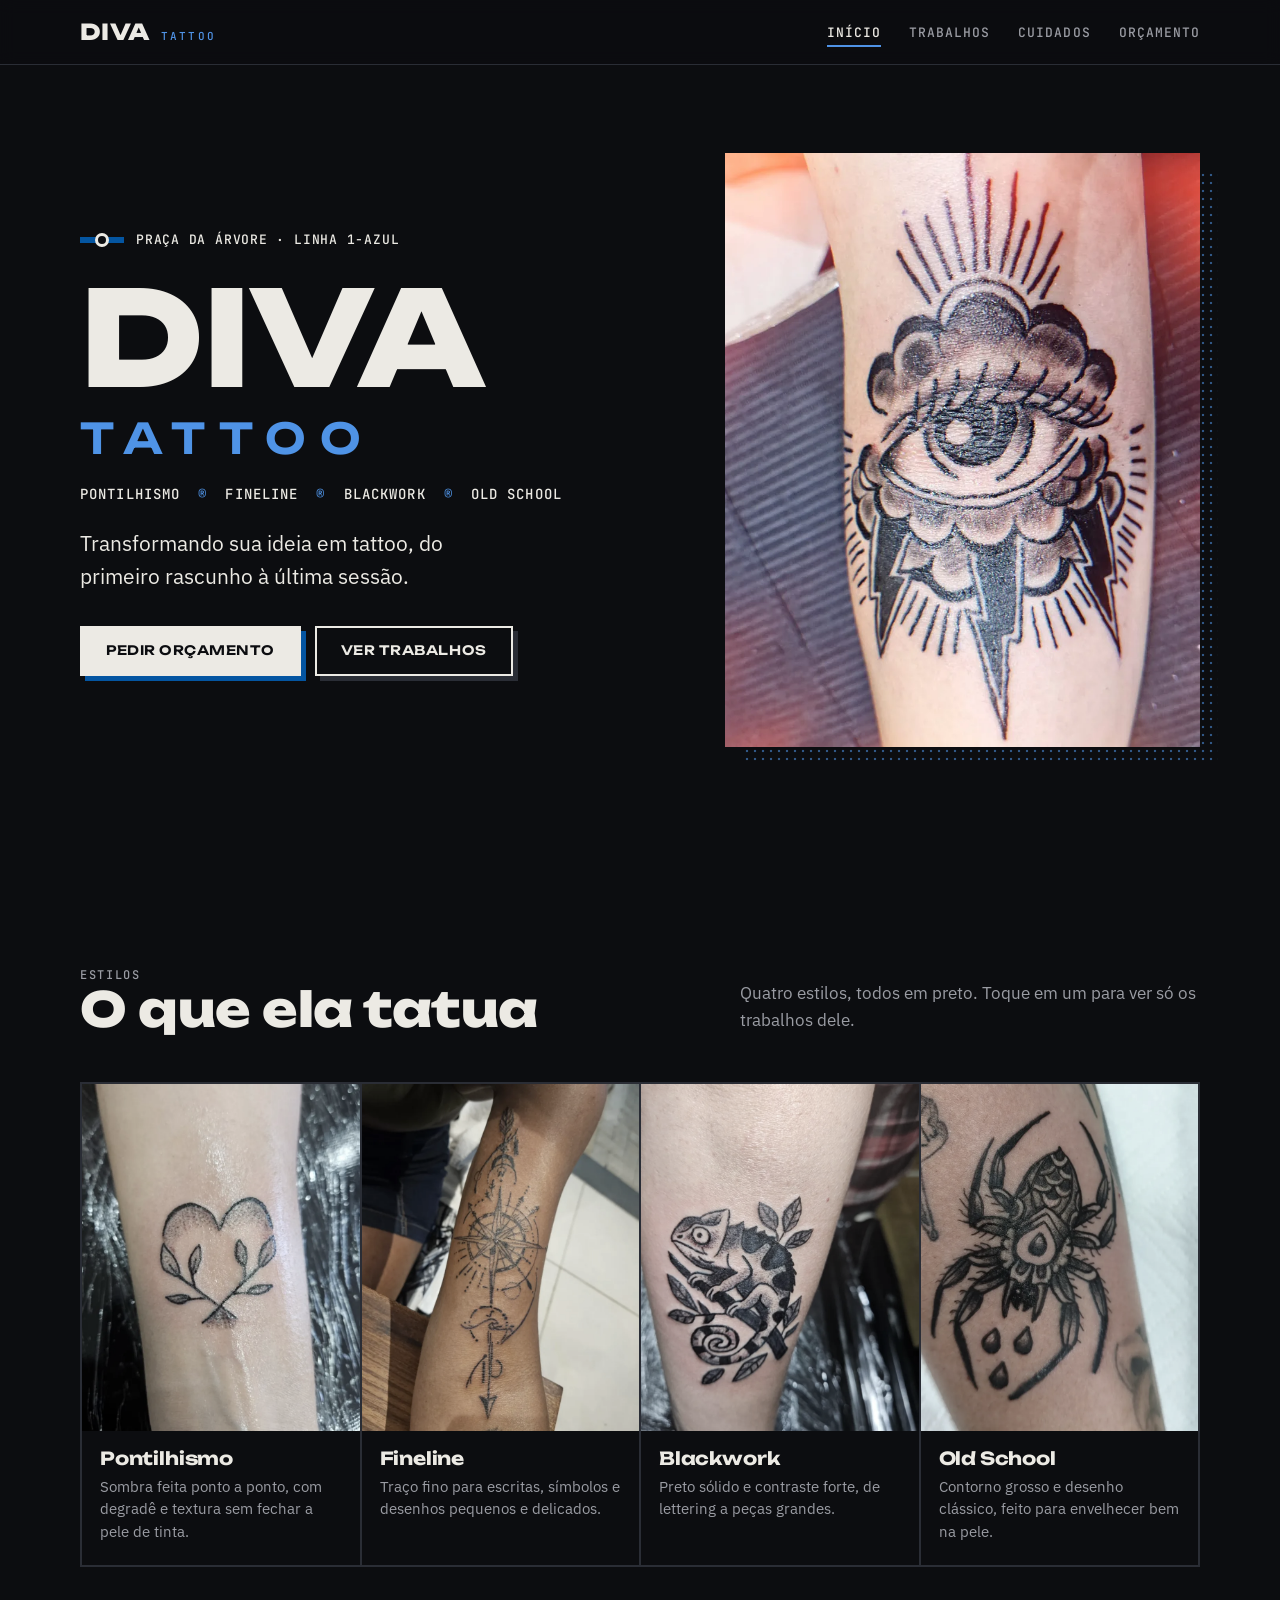
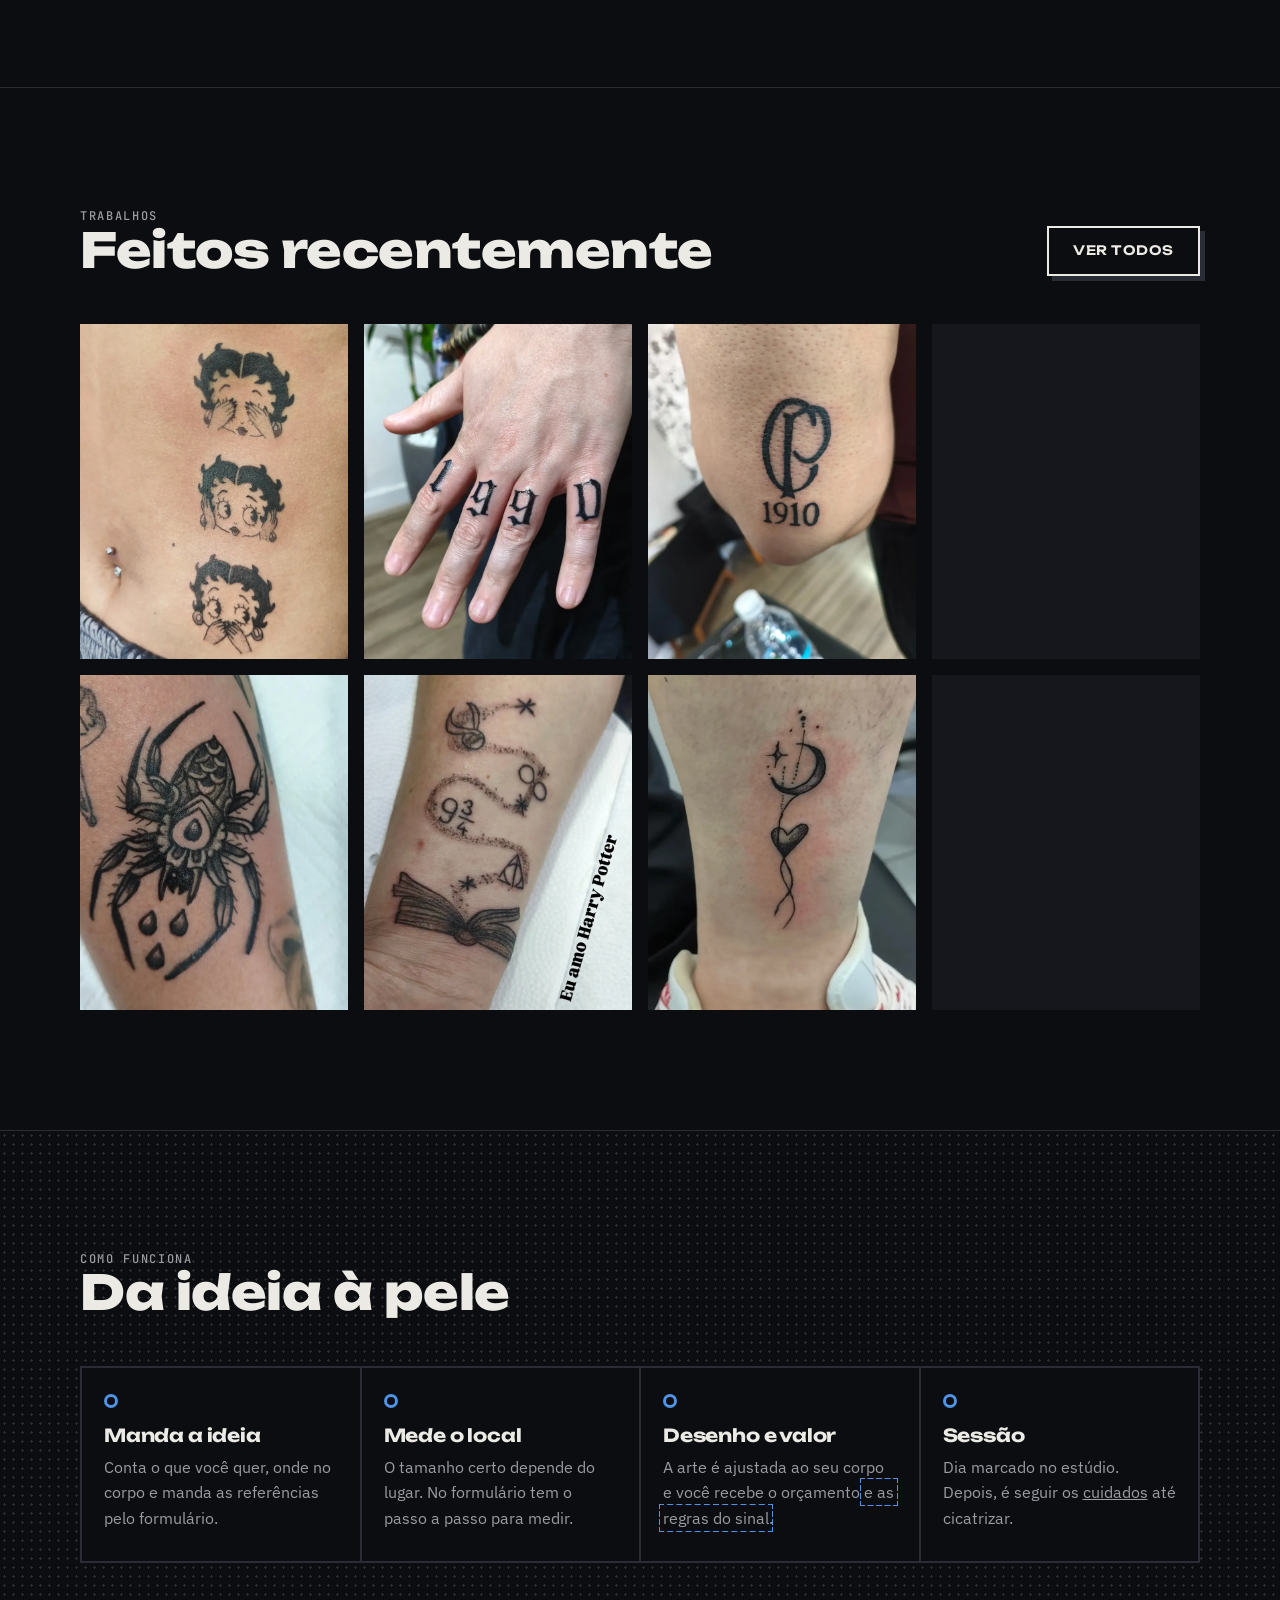
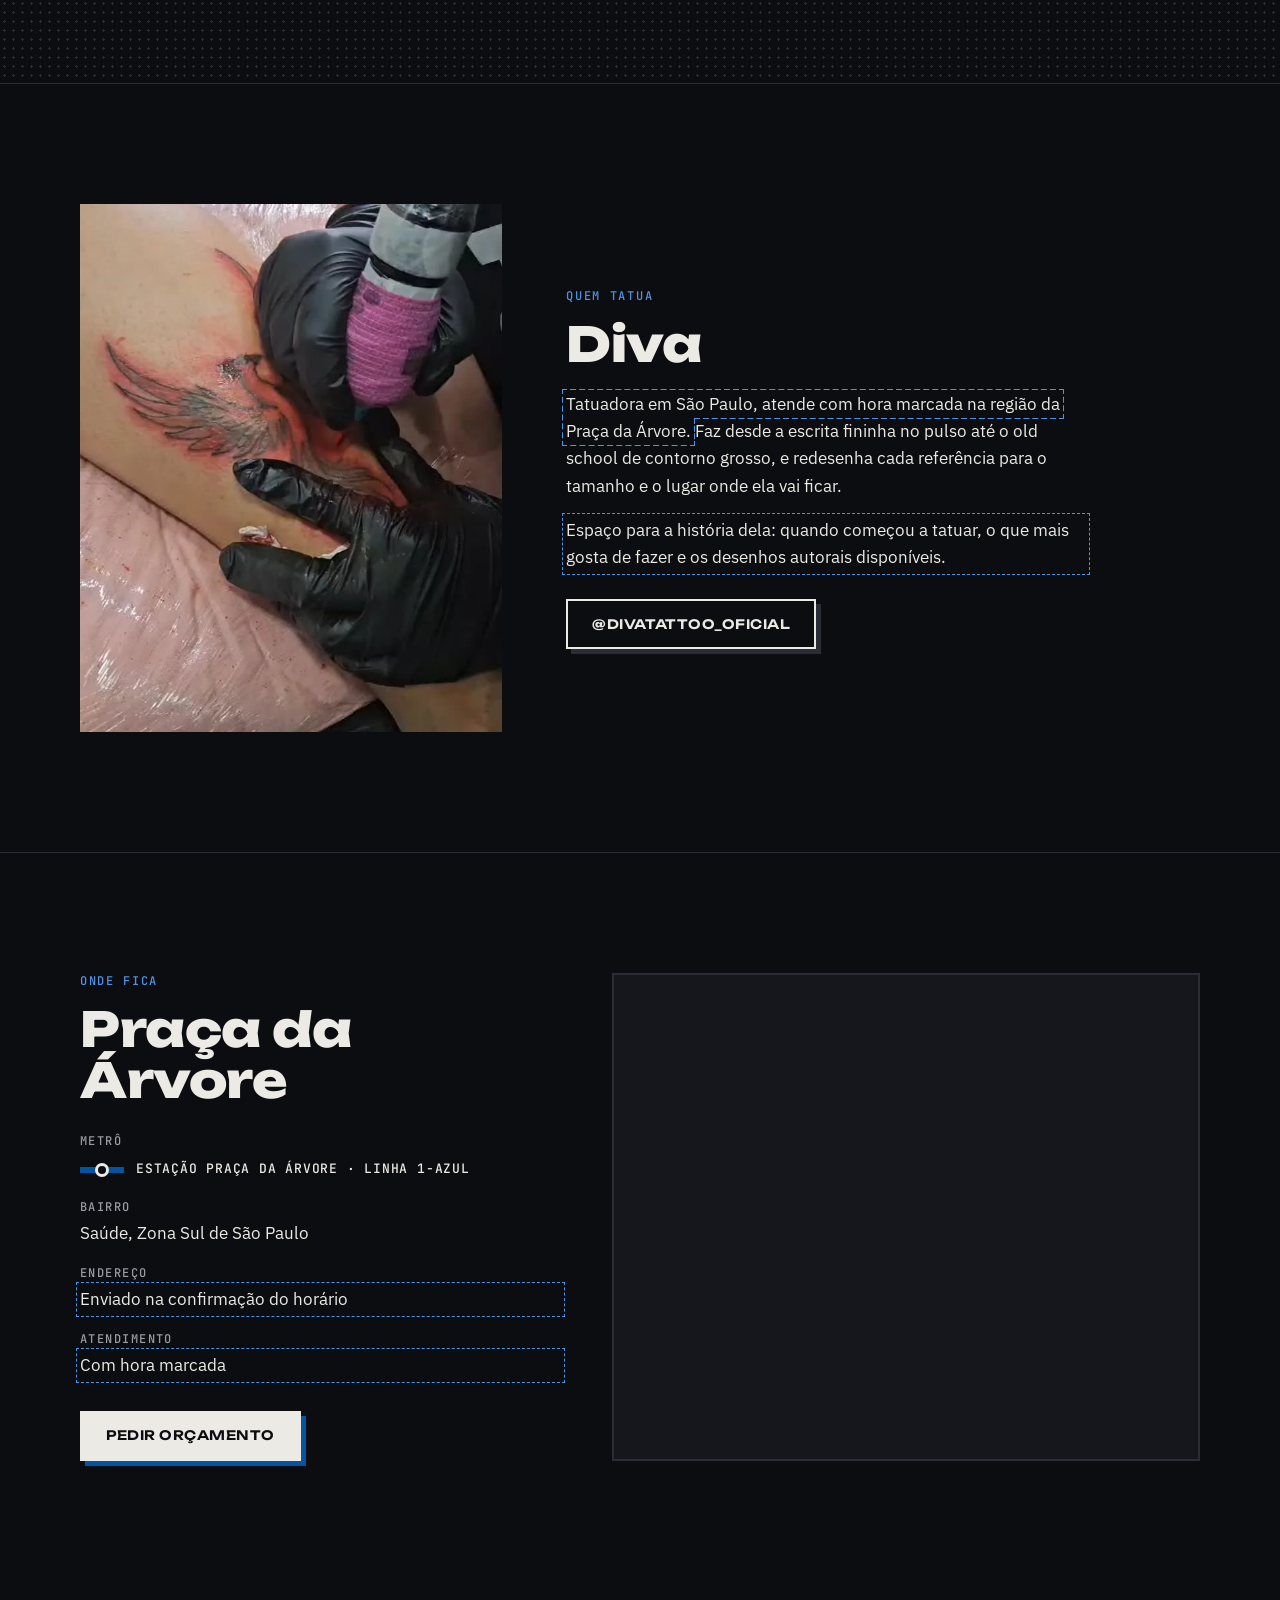
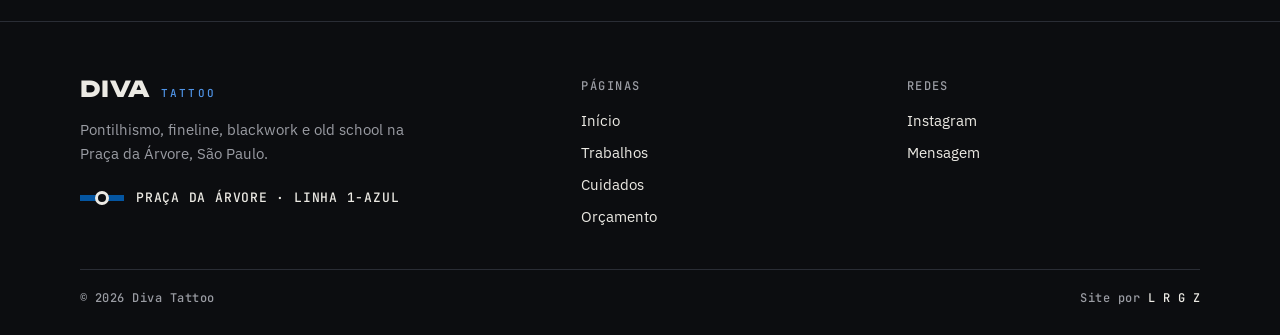
==== index.html @ 5b2ca220 "Diva Tattoo: primeira versão do site Co-Authored-By: Claude Opus 5.5 <noreply@anthropic.com>" ====
<!doctype html>
<html lang="pt-BR">
<head>
<meta charset="utf-8">
<meta name="viewport" content="width=device-width, initial-scale=1">
<title>Diva Tattoo | Tatuadora na Praça da Árvore, São Paulo</title>
<meta name="description" content="Pontilhismo, fineline, blackwork e old school. Estúdio na Praça da Árvore, perto do metrô da Linha 1-Azul. Peça seu orçamento.">
<meta name="robots" content="noindex, nofollow">
<meta name="theme-color" content="#0c0d10">
<meta property="og:type" content="website">
<meta property="og:title" content="Diva Tattoo | Tatuadora na Praça da Árvore, São Paulo">
<meta property="og:description" content="Pontilhismo, fineline, blackwork e old school. Estúdio na Praça da Árvore, perto do metrô da Linha 1-Azul. Peça seu orçamento.">
<meta property="og:image" content="assets/img/og.jpg">
<link rel="icon" href="assets/img/favicon.svg" type="image/svg+xml">
<link rel="icon" href="assets/img/favicon-32.png" sizes="32x32">
<link rel="apple-touch-icon" href="assets/img/apple-touch-icon.png">
<link rel="preconnect" href="https://fonts.googleapis.com">
<link rel="preconnect" href="https://fonts.gstatic.com" crossorigin>
<link rel="stylesheet" href="https://fonts.googleapis.com/css2?family=IBM+Plex+Sans:wght@400;500;600&family=JetBrains+Mono:wght@500&family=Unbounded:wght@600;700;800&display=swap">
<link rel="stylesheet" href="assets/css/estilo.css?v=1">
</head>
<body>
<header class="topo">
  <div class="wrap topo__in">
    <a class="marca" href="index.html" aria-label="Diva Tattoo, início"><span class="marca__nome">DIVA</span><span class="marca__sub">Tattoo</span></a>
    <nav aria-label="Principal"><ul class="menu"><li><a href="index.html" aria-current="page">Início</a></li><li><a href="trabalhos.html">Trabalhos</a></li><li><a href="cuidados.html">Cuidados</a></li><li><a href="orcamento.html">Orçamento</a></li></ul></nav>
  </div>
</header>
<main id="conteudo">
<section class="abertura">
  <div class="wrap abertura__in">
    <div>
      <span class="estacao"><span class="estacao__linha" aria-hidden="true"></span>Praça da Árvore · Linha 1-Azul</span>
      <h1 style="margin-top:28px">DIVA<span>TATTOO</span></h1>
      <ul class="estilos-lista" aria-label="Estilos">
        <li>Pontilhismo</li><li>Fineline</li><li>Blackwork</li><li>Old School</li>
      </ul>
      <p class="abertura__frase">Transformando sua ideia em tattoo, do primeiro rascunho à última sessão.</p>
      <div class="botoes">
        <a class="btn" href="orcamento.html">Pedir orçamento</a>
        <a class="btn btn--vazado" href="trabalhos.html">Ver trabalhos</a>
      </div>
    </div>
    <div class="abertura__foto">
      <img src="assets/obras/olho-nuvem-t.webp?v=1" alt="Tattoo de olho na nuvem com raios, em pontilhismo" width="800" height="1000" fetchpriority="high">
    </div>
  </div>
</section>

<section class="secao">
  <div class="wrap">
    <div class="secao__topo revela">
      <div>
        <p class="rotulo">Estilos</p>
        <h2>O que ela tatua</h2>
      </div>
      <p>Quatro estilos, todos em preto. Toque em um para ver só os trabalhos dele.</p>
    </div>
    <div class="estilos revela">
      <a class="estilo" href="trabalhos.html#pontilhismo">
        <img src="assets/obras/coracao-pontilhado-t.webp?v=1" alt="Coração em pontilhismo com ramos" width="800" height="1000" loading="lazy">
        <div class="estilo__txt"><h3>Pontilhismo</h3><p>Sombra feita ponto a ponto, com degradê e textura sem fechar a pele de tinta.</p></div>
      </a>
      <a class="estilo" href="trabalhos.html#fineline">
        <img src="assets/obras/bussola-t.webp?v=1" alt="Bússola em fineline no antebraço" width="800" height="1000" loading="lazy">
        <div class="estilo__txt"><h3>Fineline</h3><p>Traço fino para escritas, símbolos e desenhos pequenos e delicados.</p></div>
      </a>
      <a class="estilo" href="trabalhos.html#blackwork">
        <img src="assets/obras/camaleao-t.webp?v=1" alt="Camaleão em blackwork" width="800" height="1000" loading="lazy">
        <div class="estilo__txt"><h3>Blackwork</h3><p>Preto sólido e contraste forte, de lettering a peças grandes.</p></div>
      </a>
      <a class="estilo" href="trabalhos.html#old-school">
        <img src="assets/obras/aranha-t.webp?v=1" alt="Aranha em old school" width="800" height="1000" loading="lazy">
        <div class="estilo__txt"><h3>Old School</h3><p>Contorno grosso e desenho clássico, feito para envelhecer bem na pele.</p></div>
      </a>
    </div>
  </div>
</section>

<section class="secao">
  <div class="wrap">
    <div class="secao__topo revela">
      <div>
        <p class="rotulo">Trabalhos</p>
        <h2>Feitos recentemente</h2>
      </div>
      <a class="btn btn--vazado" href="trabalhos.html">Ver todos</a>
    </div>
    <div class="grade grade--home revela" data-grade data-limite="8"></div>
  </div>
</section>

<section class="secao pontilhado">
  <div class="wrap">
    <div class="secao__topo revela">
      <div>
        <p class="rotulo">Como funciona</p>
        <h2>Da ideia à pele</h2>
      </div>
    </div>
    <ol class="passos revela">
      <li><span class="marcador" aria-hidden="true"></span><h3>Manda a ideia</h3><p>Conta o que você quer, onde no corpo e manda as referências pelo formulário.</p></li>
      <li><span class="marcador" aria-hidden="true"></span><h3>Mede o local</h3><p>O tamanho certo depende do lugar. No formulário tem o passo a passo para medir.</p></li>
      <li><span class="marcador" aria-hidden="true"></span><h3>Desenho e valor</h3><p>A arte é ajustada ao seu corpo e você recebe o orçamento <span class="a-confirmar">e as regras do sinal</span>.</p></li>
      <li><span class="marcador" aria-hidden="true"></span><h3>Sessão</h3><p>Dia marcado no estúdio. Depois, é seguir os <a href="cuidados.html">cuidados</a> até cicatrizar.</p></li>
    </ol>
  </div>
</section>

<section class="secao">
  <div class="wrap sobre">
    <img class="revela" src="assets/img/processo.webp?v=1" alt="Diva tatuando, de luvas pretas, com a máquina na mão" width="640" height="800" loading="lazy">
    <div class="revela">
      <p class="rotulo">Quem tatua</p>
      <h2>Diva</h2>
      <p style="margin-top:22px"><span class="a-confirmar">Tatuadora em São Paulo, atende com hora marcada na região da Praça da Árvore.</span> Faz desde a escrita fininha no pulso até o old school de contorno grosso, e redesenha cada referência para o tamanho e o lugar onde ela vai ficar.</p>
      <p class="a-confirmar">Espaço para a história dela: quando começou a tatuar, o que mais gosta de fazer e os desenhos autorais disponíveis.</p>
      <div class="botoes" style="margin-top:28px">
        <a class="btn btn--vazado" href="https://www.instagram.com/divatattoo_oficial/" target="_blank" rel="noopener">@divatattoo_oficial</a>
      </div>
    </div>
  </div>
</section>

<section class="secao" id="onde">
  <div class="wrap onde">
    <div class="revela">
      <p class="rotulo">Onde fica</p>
      <h2>Praça da Árvore</h2>
      <dl>
        <div><dt>Metrô</dt><dd><span class="estacao"><span class="estacao__linha" aria-hidden="true"></span>Estação Praça da Árvore · Linha 1-Azul</span></dd></div>
        <div><dt>Bairro</dt><dd>Saúde, Zona Sul de São Paulo</dd></div>
        <div><dt>Endereço</dt><dd class="a-confirmar">Enviado na confirmação do horário</dd></div>
        <div><dt>Atendimento</dt><dd class="a-confirmar">Com hora marcada</dd></div>
      </dl>
      <a class="btn" href="orcamento.html">Pedir orçamento</a>
    </div>
    <div class="onde__mapa revela">
      <iframe title="Mapa da Estação Praça da Árvore" src="https://maps.google.com/maps?q=Esta%C3%A7%C3%A3o%20Pra%C3%A7a%20da%20%C3%81rvore%2C%20S%C3%A3o%20Paulo&amp;z=15&amp;output=embed" loading="lazy" referrerpolicy="no-referrer-when-downgrade"></iframe>
    </div>
  </div>
</section>
</main>
<footer class="rodape">
  <div class="wrap">
    <div class="rodape__in">
      <div>
        <a class="marca" href="index.html"><span class="marca__nome">DIVA</span><span class="marca__sub">Tattoo</span></a>
        <p>Pontilhismo, fineline, blackwork e old school na Praça da Árvore, São Paulo.</p>
        <span class="estacao"><span class="estacao__linha" aria-hidden="true"></span>Praça da Árvore · Linha 1-Azul</span>
      </div>
      <div>
        <h4>Páginas</h4>
        <ul><li><a href="index.html">Início</a></li><li><a href="trabalhos.html">Trabalhos</a></li><li><a href="cuidados.html">Cuidados</a></li><li><a href="orcamento.html">Orçamento</a></li></ul>
      </div>
      <div>
        <h4>Redes</h4>
        <ul>
          <li><a href="https://www.instagram.com/divatattoo_oficial/" target="_blank" rel="noopener">Instagram</a></li>
          <li><a href="#" data-contato="Oi! Quero fazer uma tattoo.">Mensagem</a></li>
        </ul>
      </div>
    </div>
    <div class="rodape__fim">
      <span>© <span data-ano>2026</span> Diva Tattoo</span>
      <span>Site por <a href="https://lrgz.com.br" target="_blank" rel="noopener">L R G Z</a></span>
    </div>
  </div>
</footer>
<script src="assets/js/obras.js?v=1" defer></script>
<script src="assets/js/main.js?v=1" defer></script>
</body>
</html>
---- assets/css/estilo.css ----
/* Diva Tattoo — tinta preta, papel e o azul da linha 1 */
:root {
  --tinta: #0c0d10;
  --tinta-2: #15171c;
  --tinta-3: #1f2229;
  --papel: #eceae4;
  --cinza: #9a9ca3;
  --linha: #2a2d35;
  --azul: #0455a1;       /* azul da linha 1 */
  --azul-claro: #4f93e6; /* versão legível sobre o preto */
  --curva: cubic-bezier(.16, .84, .32, 1);
  --t: .32s;
  --display: "Unbounded", "Arial Black", sans-serif;
  --texto: "IBM Plex Sans", system-ui, sans-serif;
  --mono: "JetBrains Mono", ui-monospace, monospace;
  --larg: 1200px;
  --gut: clamp(16px, 4vw, 40px);
  color-scheme: dark;
}

@view-transition { navigation: auto; }

*, *::before, *::after { box-sizing: border-box; }
html { -webkit-text-size-adjust: 100%; scroll-behavior: smooth; }
body {
  margin: 0;
  background: var(--tinta);
  color: var(--papel);
  font: 400 17px/1.6 var(--texto);
  overflow-x: hidden;
}
img { display: block; max-width: 100%; height: auto; }
a { color: inherit; }
button, input, select, textarea { font: inherit; color: inherit; }
:focus-visible { outline: 2px solid var(--azul-claro); outline-offset: 3px; }
::selection { background: var(--azul); color: #fff; }

.wrap { width: 100%; max-width: var(--larg); margin: 0 auto; padding: 0 var(--gut); }

/* pontilhado: textura de pontilhismo usada como fundo */
.pontilhado {
  background-image: radial-gradient(circle, rgba(236, 234, 228, .14) 1px, transparent 1.4px);
  background-size: 9px 9px;
}

/* ---------- topo ---------- */
.topo {
  position: sticky; top: 0; z-index: 20;
  background: rgba(12, 13, 16, .92);
  backdrop-filter: blur(8px);
  border-bottom: 1px solid var(--linha);
  view-transition-name: topo;
}
.topo__in { display: flex; align-items: center; justify-content: space-between; gap: 16px; min-height: 64px; }
.marca { display: inline-flex; align-items: baseline; gap: 10px; text-decoration: none; }
.marca__nome { font: 800 22px/1 var(--display); letter-spacing: .02em; }
.marca__sub { font: 500 11px/1 var(--mono); letter-spacing: .2em; text-transform: uppercase; color: var(--azul-claro); }
.menu { display: flex; gap: clamp(14px, 2.6vw, 28px); list-style: none; margin: 0; padding: 0; }
.menu a {
  font: 500 13px/1 var(--mono); text-transform: uppercase; letter-spacing: .08em;
  text-decoration: none; color: var(--cinza); padding: 8px 0; position: relative;
  transition: color var(--t) var(--curva);
}
.menu a::after {
  content: ""; position: absolute; left: 0; right: 0; bottom: 2px; height: 2px;
  background: var(--azul-claro); transform: scaleX(0); transform-origin: left;
  transition: transform var(--t) var(--curva);
}
.menu a:hover, .menu a[aria-current="page"] { color: var(--papel); }
.menu a[aria-current="page"]::after { transform: scaleX(1); }
@media (hover: hover) { .menu a:hover::after { transform: scaleX(1); } }

@media (max-width: 640px) {
  .topo__in { flex-direction: column; align-items: stretch; gap: 0; padding-top: 12px; }
  .marca { justify-content: center; }
  .menu { justify-content: space-between; gap: 10px; overflow-x: auto; padding: 4px 0 2px; }
  .menu a { font-size: clamp(11px, 3.2vw, 13px); }
}

/* ---------- botões ---------- */
.botoes { display: flex; flex-wrap: wrap; gap: 14px; }
.btn {
  display: inline-flex; align-items: center; justify-content: center; gap: 10px;
  min-height: 50px; padding: 0 24px;
  font: 600 13px/1 var(--display); letter-spacing: .04em; text-transform: uppercase;
  text-decoration: none; border: 2px solid var(--papel); border-radius: 0;
  background: var(--papel); color: var(--tinta); cursor: pointer;
  box-shadow: 5px 5px 0 var(--azul);
  transition: transform var(--t) var(--curva), box-shadow var(--t) var(--curva), background var(--t) var(--curva), color var(--t) var(--curva);
}
@media (hover: hover) {
  .btn:hover { transform: translate(-2px, -2px); box-shadow: 7px 7px 0 var(--azul); }
}
.btn:active { transform: translate(3px, 3px); box-shadow: 2px 2px 0 var(--azul); transition-duration: .12s; }
.btn--vazado { background: transparent; color: var(--papel); box-shadow: 5px 5px 0 var(--linha); }
@media (hover: hover) { .btn--vazado:hover { box-shadow: 7px 7px 0 var(--linha); } }
.btn--vazado:active { box-shadow: 2px 2px 0 var(--linha); }

/* ---------- tipografia ---------- */
.rotulo { font: 500 12px/1.4 var(--mono); letter-spacing: .14em; text-transform: uppercase; color: var(--azul-claro); margin: 0 0 14px; }
h1, h2, h3 { font-family: var(--display); font-weight: 800; line-height: 1.05; margin: 0; letter-spacing: -.01em; }
h2 { font-size: clamp(28px, 5vw, 48px); }
h3 { font-size: 18px; font-weight: 700; }
.secao { padding: clamp(64px, 10vw, 120px) 0; }
.secao + .secao { border-top: 1px solid var(--linha); }
.secao__topo { display: flex; justify-content: space-between; align-items: end; gap: 24px; flex-wrap: wrap; margin-bottom: clamp(28px, 5vw, 48px); }
.secao__topo p { max-width: 46ch; margin: 0; color: var(--cinza); }

/* ---------- abertura ---------- */
.abertura { padding: clamp(40px, 7vw, 88px) 0 clamp(56px, 8vw, 100px); }
.abertura__in { display: grid; grid-template-columns: 1.1fr .9fr; gap: clamp(28px, 5vw, 64px); align-items: center; }
.abertura h1 { font-size: clamp(52px, 11vw, 132px); line-height: .9; }
.abertura h1 span { display: block; font-size: .32em; letter-spacing: .32em; font-weight: 600; color: var(--azul-claro); margin-top: .5em; }
.estilos-lista { display: flex; flex-wrap: wrap; gap: 8px 18px; list-style: none; padding: 0; margin: 28px 0 0; font: 500 14px/1.4 var(--mono); text-transform: uppercase; letter-spacing: .08em; }
.estilos-lista li + li::before { content: "®"; margin-right: 18px; color: var(--azul-claro); }
.abertura__frase { font-size: clamp(18px, 2.2vw, 21px); margin: 22px 0 32px; max-width: 34ch; }
.abertura__foto { position: relative; }
.abertura__foto img { width: 100%; aspect-ratio: 4 / 5; object-fit: cover; }
.abertura__foto::before {
  content: ""; position: absolute; inset: 18px -18px -18px 18px; z-index: -1;
}
.abertura__foto::before { background-image: radial-gradient(circle, rgba(79, 147, 230, .55) 1.2px, transparent 1.6px); background-size: 8px 8px; }
@media (max-width: 820px) {
  .abertura__in { grid-template-columns: 1fr; }
  .abertura__foto { max-width: 420px; margin-right: 18px; }
}

/* ---------- estação (localização) ---------- */
.estacao { display: inline-flex; align-items: center; gap: 12px; font: 500 13px/1.3 var(--mono); text-transform: uppercase; letter-spacing: .06em; }
.estacao__linha { position: relative; width: 44px; height: 6px; background: var(--azul); flex: none; }
.estacao__linha::after { content: ""; position: absolute; left: 50%; top: 50%; width: 14px; height: 14px; margin: -7px 0 0 -7px; border-radius: 50%; background: var(--tinta); border: 3px solid var(--papel); }

/* ---------- estilos ---------- */
.estilos { display: grid; grid-template-columns: repeat(4, 1fr); gap: 2px; background: var(--linha); border: 2px solid var(--linha); }
.estilo { position: relative; display: block; background: var(--tinta); text-decoration: none; overflow: hidden; }
.estilo img { aspect-ratio: 4 / 5; object-fit: cover; width: 100%; filter: grayscale(.35); transition: transform .6s var(--curva), filter var(--t) var(--curva); }
.estilo__txt { padding: 18px 18px 22px; }
.estilo__txt p { margin: 8px 0 0; color: var(--cinza); font-size: 15px; line-height: 1.5; }
@media (hover: hover) {
  .estilo:hover img { transform: scale(1.04); filter: grayscale(0); }
}
@media (max-width: 900px) { .estilos { grid-template-columns: repeat(2, 1fr); } }
@media (max-width: 440px) { .estilo__txt { padding: 14px 12px 16px; } .estilo__txt p { font-size: 14px; } h3 { font-size: 16px; } }

/* ---------- grade de trabalhos ---------- */
.grade { display: grid; grid-template-columns: repeat(4, 1fr); gap: clamp(8px, 1.4vw, 16px); }
.grade--home { grid-template-columns: repeat(4, 1fr); }
@media (max-width: 900px) { .grade, .grade--home { grid-template-columns: repeat(3, 1fr); } }
@media (max-width: 600px) { .grade, .grade--home { grid-template-columns: repeat(2, 1fr); } }
.obra { position: relative; display: block; margin: 0; padding: 0; border: 0; background: var(--tinta-2); cursor: zoom-in; overflow: hidden; width: 100%; }
.obra img { width: 100%; aspect-ratio: 4 / 5; object-fit: cover; transition: transform .6s var(--curva), opacity .4s var(--curva); }
.obra figcaption {
  position: absolute; left: 0; right: 0; bottom: 0; padding: 28px 12px 10px; text-align: left;
  font: 500 11px/1.3 var(--mono); text-transform: uppercase; letter-spacing: .08em;
  background: linear-gradient(transparent, rgba(12, 13, 16, .85));
  opacity: 0; transform: translateY(6px); transition: opacity var(--t) var(--curva), transform var(--t) var(--curva);
}
@media (hover: hover) {
  .obra:hover img { transform: scale(1.04); }
  .obra:hover figcaption { opacity: 1; transform: none; }
}
@media (hover: none) { .obra figcaption { opacity: 1; transform: none; padding-top: 22px; } }
.grade.trocando .obra { opacity: 0; }
.grade .obra { transition: opacity .25s var(--curva); }

.filtros { display: flex; flex-wrap: wrap; gap: 8px; margin-bottom: 28px; }
.filtros a {
  font: 500 12px/1 var(--mono); text-transform: uppercase; letter-spacing: .08em; text-decoration: none;
  padding: 12px 14px; border: 1px solid var(--linha); color: var(--cinza);
  transition: color var(--t) var(--curva), border-color var(--t) var(--curva), background var(--t) var(--curva);
}
.filtros a[aria-current="true"] { background: var(--papel); color: var(--tinta); border-color: var(--papel); }
@media (hover: hover) { .filtros a:hover { border-color: var(--papel); color: var(--papel); } .filtros a[aria-current="true"]:hover { color: var(--tinta); } }

/* ---------- visualização ampliada ---------- */
.amplia { position: fixed; inset: 0; z-index: 50; background: rgba(8, 9, 11, .96); display: grid; place-items: center; padding: 56px 16px; opacity: 0; pointer-events: none; transition: opacity var(--t) var(--curva); }
.amplia.aberta { opacity: 1; pointer-events: auto; }
.amplia img { max-width: min(100%, 1000px); max-height: calc(100dvh - 140px); width: auto; object-fit: contain; transform: scale(.97); transition: transform .4s var(--curva), opacity .2s var(--curva); touch-action: pan-y; user-select: none; }
.amplia.aberta img { transform: none; }
.amplia__legenda { position: absolute; left: 0; right: 0; bottom: 18px; text-align: center; font: 500 12px/1.4 var(--mono); text-transform: uppercase; letter-spacing: .1em; color: var(--cinza); }
.amplia button { position: absolute; background: none; border: 0; color: var(--papel); cursor: pointer; padding: 12px; opacity: .55; transition: opacity var(--t) var(--curva); }
.amplia button:hover { opacity: 1; }
.amplia__fechar { top: 8px; right: 8px; }
.amplia__ant { left: 4px; top: 50%; transform: translateY(-50%); }
.amplia__prox { right: 4px; top: 50%; transform: translateY(-50%); }
.amplia svg { display: block; width: 32px; height: 32px; stroke: currentColor; stroke-width: 1.4; fill: none; }

/* ---------- como funciona ---------- */
.passos { display: grid; grid-template-columns: repeat(4, 1fr); gap: 2px; background: var(--linha); border: 2px solid var(--linha); list-style: none; margin: 0; padding: 0; }
.passos li { background: var(--tinta); padding: 26px 22px 30px; }
.passos p { color: var(--cinza); margin: 10px 0 0; font-size: 16px; }
.passos .marcador { display: block; width: 14px; height: 14px; border-radius: 50%; border: 3px solid var(--azul-claro); margin-bottom: 18px; }
@media (max-width: 900px) { .passos { grid-template-columns: repeat(2, 1fr); } }
@media (max-width: 560px) { .passos { grid-template-columns: 1fr; } }

/* ---------- onde fica ---------- */
.onde { display: grid; grid-template-columns: .9fr 1.1fr; gap: clamp(24px, 4vw, 56px); align-items: stretch; }
.onde__mapa { min-height: 340px; border: 2px solid var(--linha); background: var(--tinta-2); position: relative; }
.onde__mapa iframe { position: absolute; inset: 0; width: 100%; height: 100%; border: 0; filter: grayscale(1) invert(.92) contrast(.9); }
.onde dl { margin: 28px 0 32px; display: grid; gap: 18px; }
.onde dt { font: 500 12px/1.4 var(--mono); letter-spacing: .12em; text-transform: uppercase; color: var(--cinza); }
.onde dd { margin: 4px 0 0; }
@media (max-width: 820px) { .onde { grid-template-columns: 1fr; } }

/* ---------- sobre ---------- */
.sobre { display: grid; grid-template-columns: .8fr 1.2fr; gap: clamp(24px, 5vw, 64px); align-items: center; }
.sobre img { width: 100%; aspect-ratio: 4 / 5; object-fit: cover; }
.sobre p { max-width: 52ch; }
@media (max-width: 820px) { .sobre { grid-template-columns: 1fr; } .sobre img { max-width: 420px; } }

/* ---------- formulário ---------- */
.form { display: grid; gap: 28px; max-width: 760px; }
.campo { display: grid; gap: 10px; border: 0; padding: 0; margin: 0; min-width: 0; }
.campo > label, .campo > legend { font: 500 12px/1.4 var(--mono); letter-spacing: .12em; text-transform: uppercase; color: var(--cinza); padding: 0; }
.campo small { color: var(--cinza); font-size: 14px; }
.campo input[type="text"], .campo input[type="number"], .campo textarea, .campo select {
  width: 100%; background: var(--tinta-2); border: 2px solid var(--linha); border-radius: 0;
  padding: 14px 14px; font-size: 16px; transition: border-color var(--t) var(--curva);
}
.campo textarea { min-height: 140px; resize: vertical; }
.campo input:focus, .campo textarea:focus { border-color: var(--azul-claro); outline: none; }
.opcoes { display: grid; grid-template-columns: repeat(4, 1fr); gap: 8px; }
.opcoes--2 { grid-template-columns: repeat(2, 1fr); }
.opcoes--3 { grid-template-columns: repeat(3, 1fr); }
@media (max-width: 600px) { .opcoes { grid-template-columns: repeat(2, 1fr); } .opcoes--3 { grid-template-columns: 1fr; } }
.opcoes label { position: relative; display: flex; align-items: center; gap: 10px; padding: 14px; border: 2px solid var(--linha); cursor: pointer; font-size: 15px; transition: border-color var(--t) var(--curva), background var(--t) var(--curva); }
.opcoes input { position: absolute; opacity: 0; pointer-events: none; }
.opcoes label::before { content: ""; flex: none; width: 12px; height: 12px; border: 2px solid var(--cinza); transition: background var(--t) var(--curva), border-color var(--t) var(--curva); }
.opcoes label:has(input:checked) { border-color: var(--papel); background: var(--tinta-2); }
.opcoes label:has(input:checked)::before { background: var(--azul-claro); border-color: var(--azul-claro); }
.opcoes label:has(input:focus-visible) { outline: 2px solid var(--azul-claro); outline-offset: 2px; }
.medidas { display: grid; grid-template-columns: 1fr 1fr; gap: 8px; }
.aviso { font: 500 13px/1.5 var(--mono); color: var(--azul-claro); min-height: 1.5em; margin: 0; }

/* ---------- texto corrido (cuidados) ---------- */
.texto { max-width: 68ch; }
.texto h2 { font-size: clamp(22px, 3.4vw, 30px); margin: 48px 0 14px; }
.texto ul { padding-left: 1.1em; }
.texto li { margin: 6px 0; }
.texto li::marker { color: var(--azul-claro); }

/* dado que ainda falta confirmar com a cliente */
.a-confirmar { outline: 1px dashed var(--azul-claro); outline-offset: 3px; }

/* ---------- abertura das páginas internas ---------- */
.pagina-topo { padding: clamp(40px, 7vw, 80px) 0 clamp(24px, 4vw, 40px); }
.pagina-topo h1 { font-size: clamp(38px, 8vw, 84px); }
.pagina-topo p { color: var(--cinza); max-width: 52ch; margin: 18px 0 0; font-size: 18px; }

/* ---------- rodapé ---------- */
.rodape { border-top: 1px solid var(--linha); padding: 56px 0 28px; margin-top: 40px; font-size: 15px; }
.rodape__in { display: grid; grid-template-columns: 1.6fr 1fr 1fr; gap: 32px; }
.rodape h4 { font: 500 12px/1.4 var(--mono); letter-spacing: .12em; text-transform: uppercase; color: var(--cinza); margin: 0 0 14px; }
.rodape ul { list-style: none; margin: 0; padding: 0; display: grid; gap: 8px; }
.rodape a { text-decoration: none; color: var(--papel); transition: color var(--t) var(--curva); }
.rodape a:hover { color: var(--azul-claro); }
.rodape p { color: var(--cinza); max-width: 36ch; margin: 14px 0 18px; }
.rodape__fim { display: flex; justify-content: space-between; gap: 16px; flex-wrap: wrap; border-top: 1px solid var(--linha); margin-top: 40px; padding-top: 20px; font: 500 12px/1.4 var(--mono); color: var(--cinza); letter-spacing: .04em; }
@media (max-width: 700px) { .rodape__in { grid-template-columns: 1fr 1fr; } .rodape__in > :first-child { grid-column: 1 / -1; } }

/* ---------- movimento ---------- */
.revela { opacity: 0; transform: translateY(18px); transition: opacity .7s var(--curva), transform .7s var(--curva); }
.revela.visivel { opacity: 1; transform: none; }
::view-transition-old(root) { animation: .14s var(--curva) both sai; }
::view-transition-new(root) { animation: .32s var(--curva) both entra; }
@keyframes sai { to { opacity: 0; } }
@keyframes entra { from { opacity: 0; transform: translateY(10px); } }

@media (prefers-reduced-motion: reduce) {
  *, *::before, *::after { animation-duration: .01ms !important; transition-duration: .01ms !important; scroll-behavior: auto !important; }
  .revela { opacity: 1; transform: none; }
  @view-transition { navigation: none; }
}
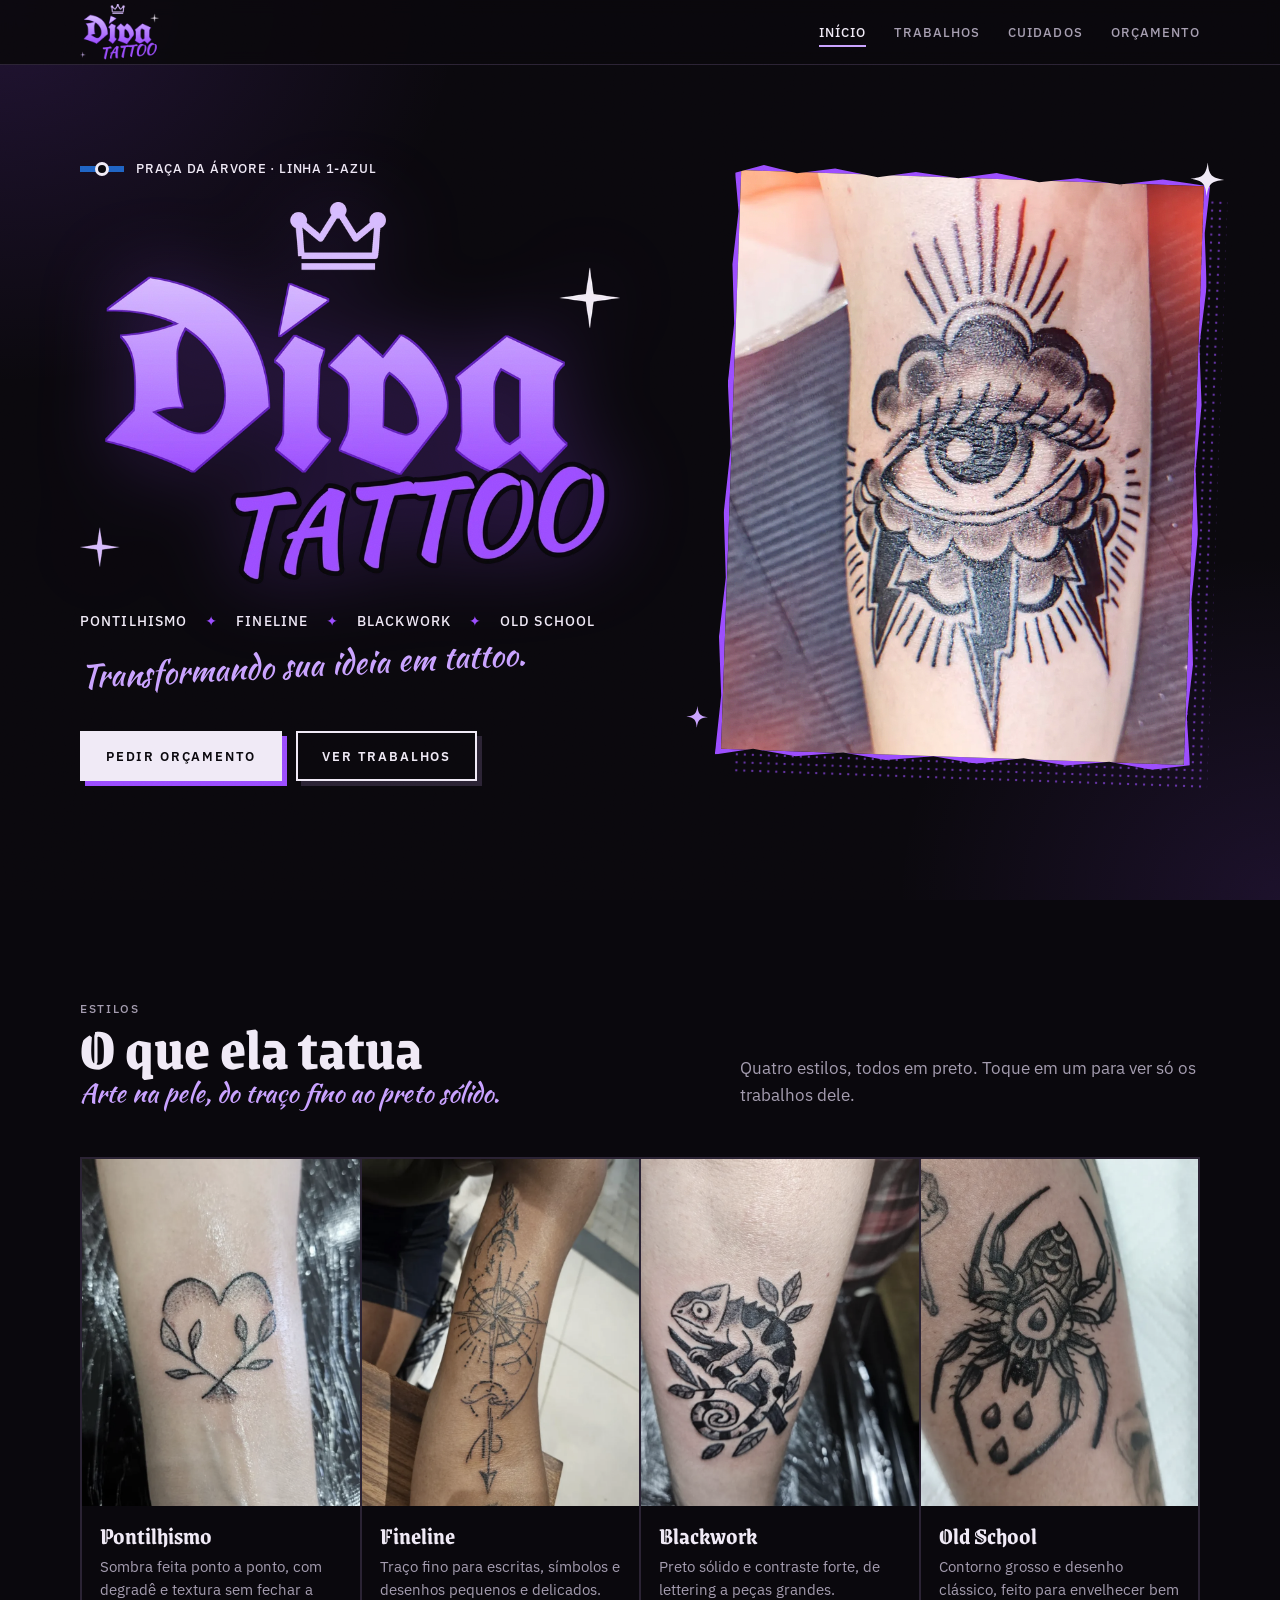
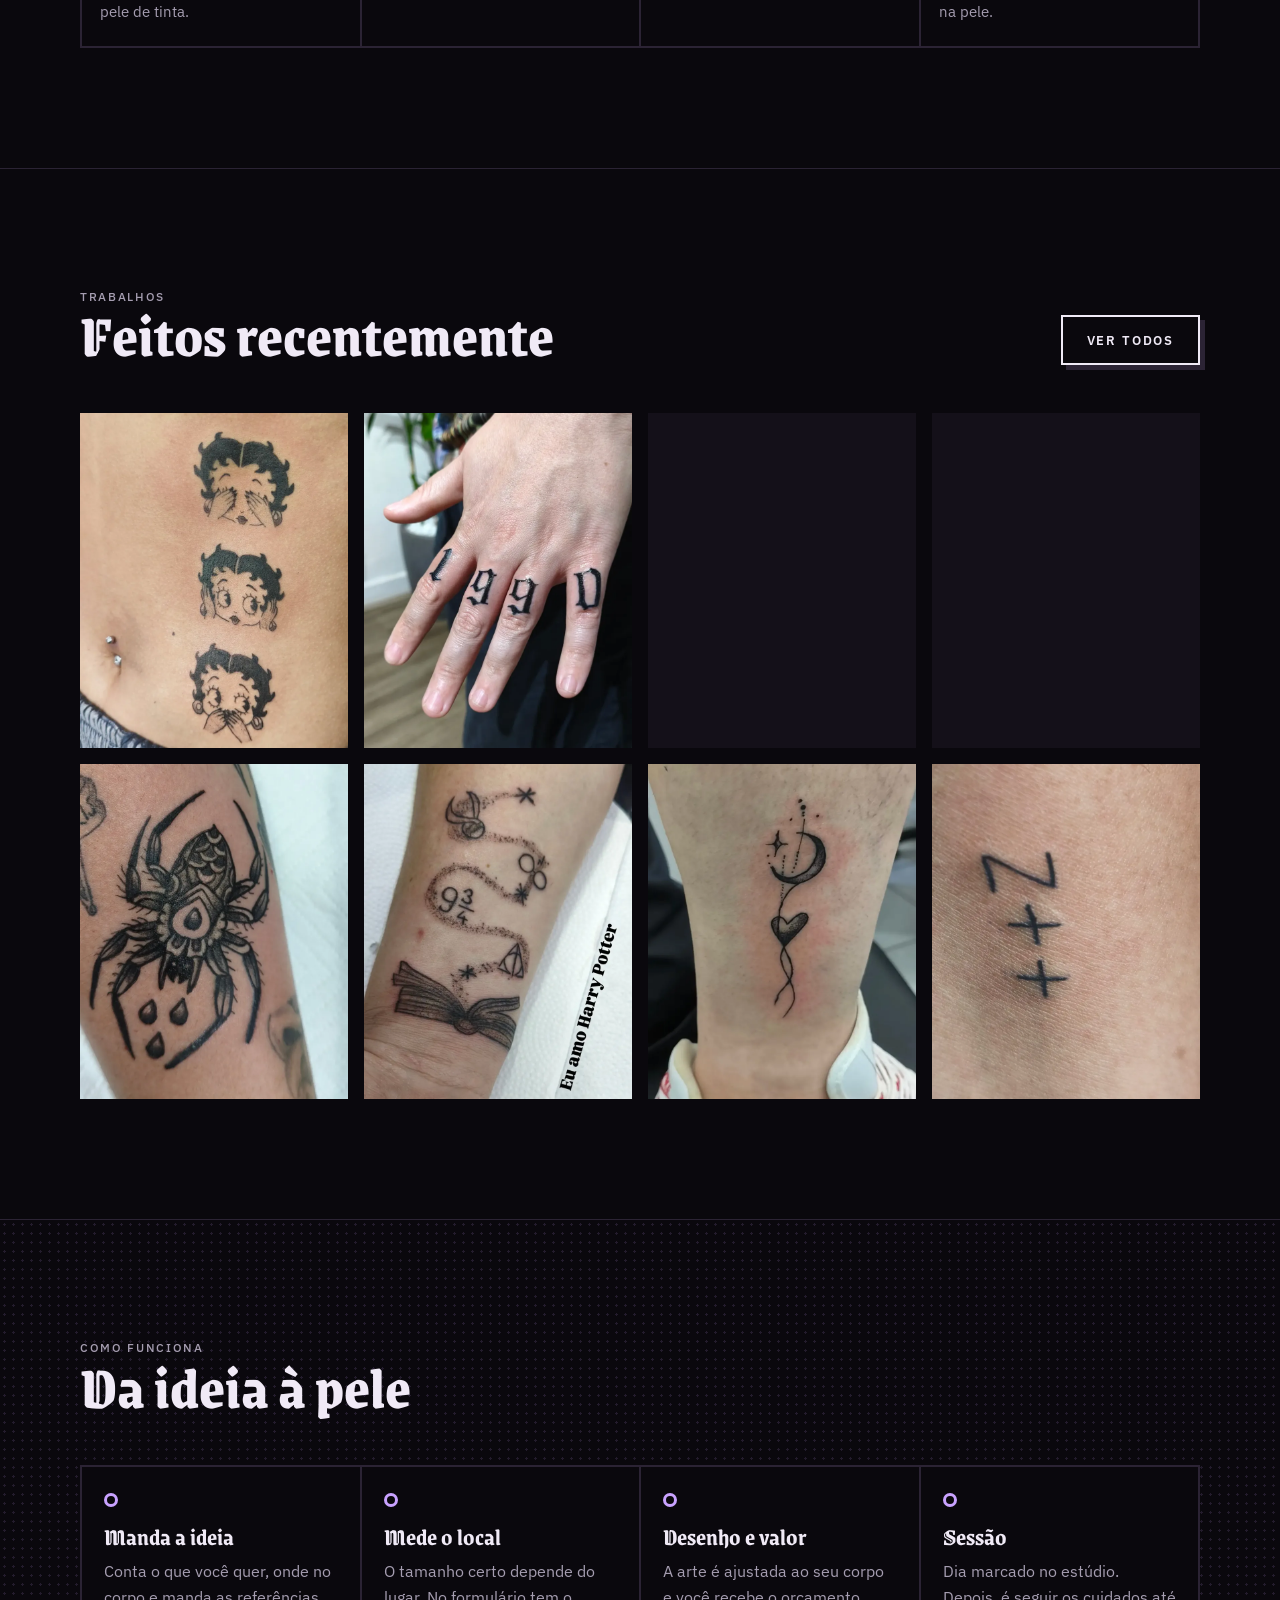
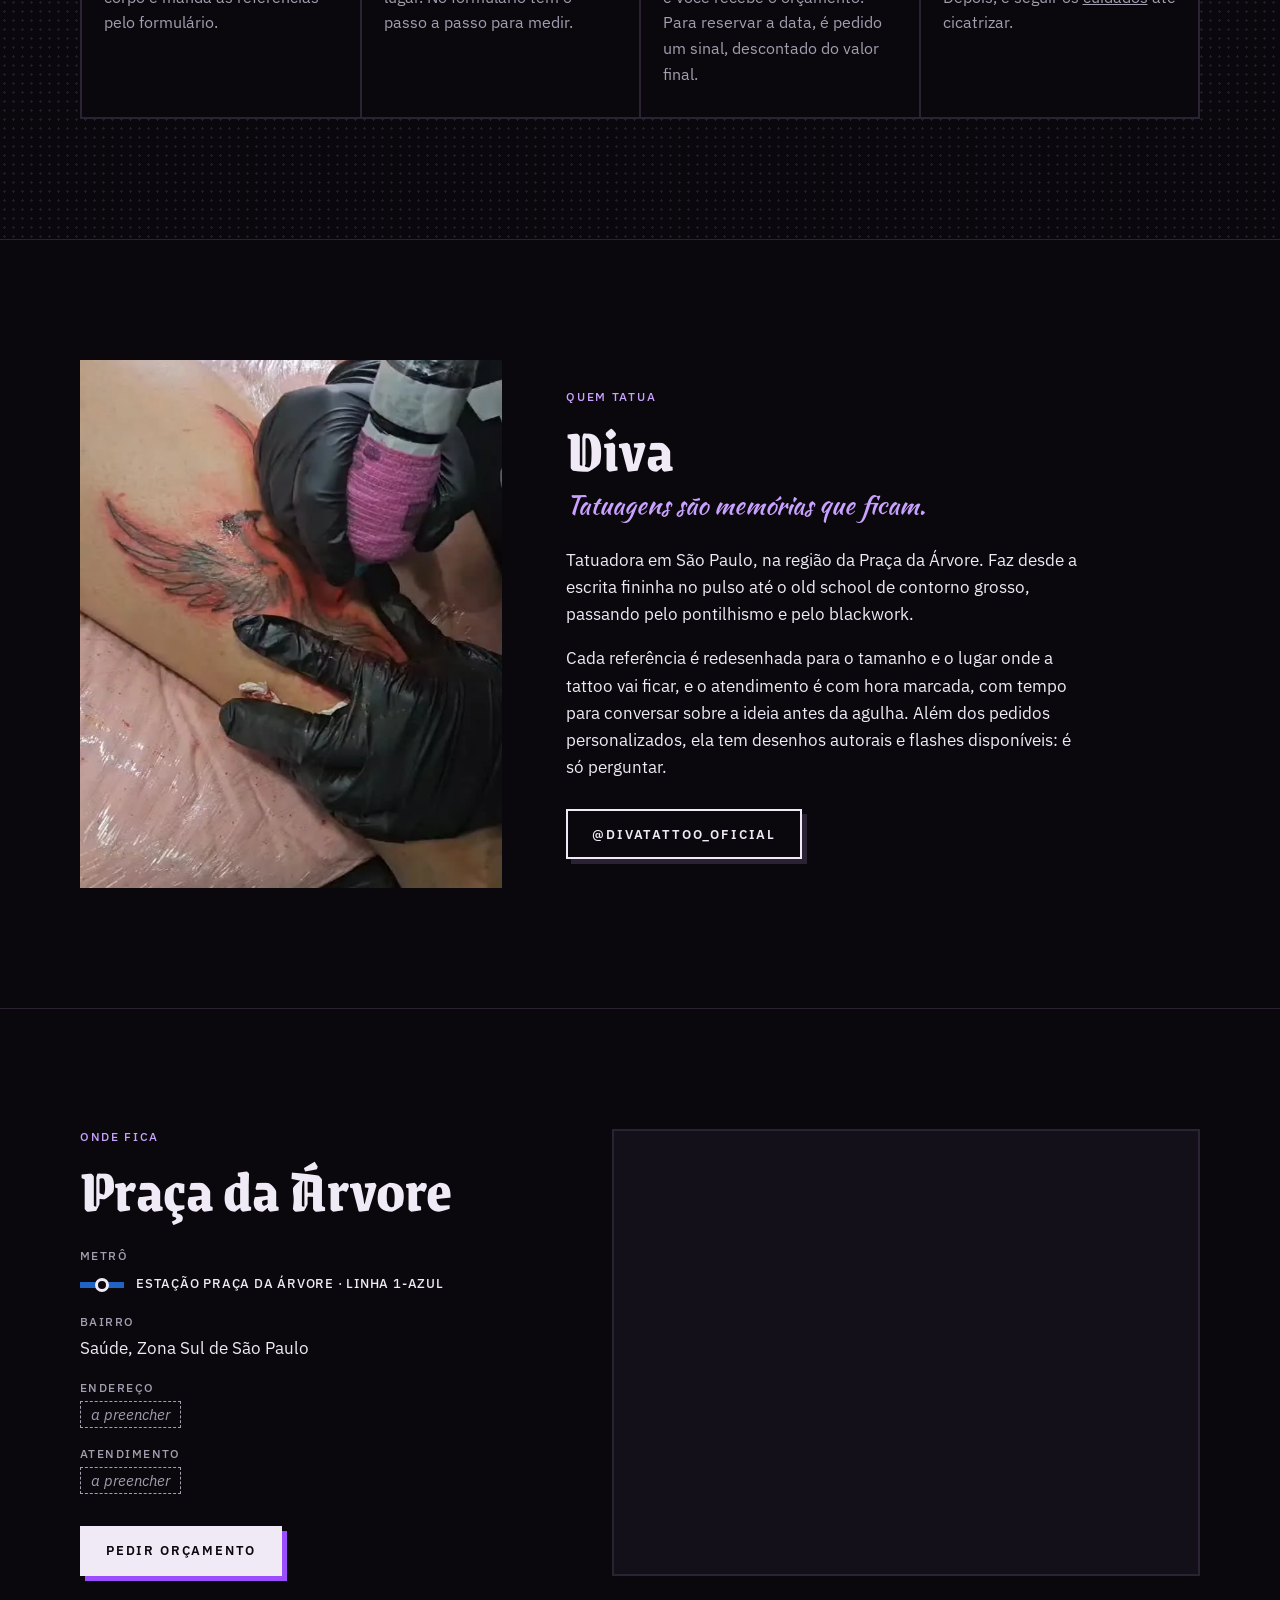
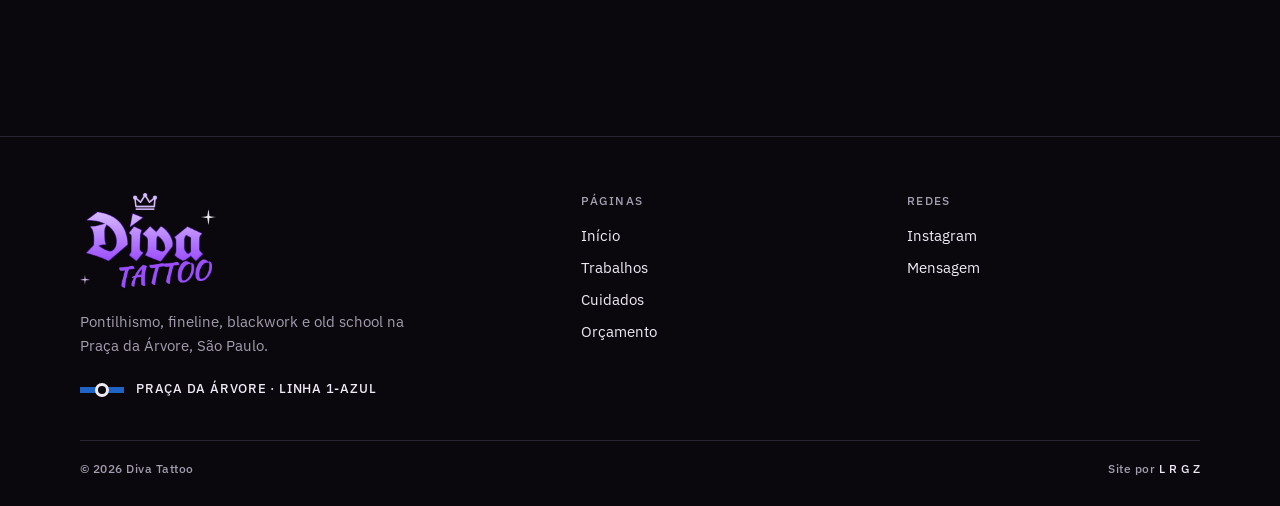
==== commit cae50c56: "Identidade roxa e gótica com logo novo; textos genéricos no lugar dos pendentes Co-Authored-By: Clau" ====
--- a/index.html
+++ b/index.html
@@ -6,23 +6,22 @@
 <title>Diva Tattoo | Tatuadora na Praça da Árvore, São Paulo</title>
 <meta name="description" content="Pontilhismo, fineline, blackwork e old school. Estúdio na Praça da Árvore, perto do metrô da Linha 1-Azul. Peça seu orçamento.">
 <meta name="robots" content="noindex, nofollow">
-<meta name="theme-color" content="#0c0d10">
+<meta name="theme-color" content="#0a080d">
 <meta property="og:type" content="website">
 <meta property="og:title" content="Diva Tattoo | Tatuadora na Praça da Árvore, São Paulo">
 <meta property="og:description" content="Pontilhismo, fineline, blackwork e old school. Estúdio na Praça da Árvore, perto do metrô da Linha 1-Azul. Peça seu orçamento.">
 <meta property="og:image" content="assets/img/og.jpg">
-<link rel="icon" href="assets/img/favicon.svg" type="image/svg+xml">
 <link rel="icon" href="assets/img/favicon-32.png" sizes="32x32">
 <link rel="apple-touch-icon" href="assets/img/apple-touch-icon.png">
 <link rel="preconnect" href="https://fonts.googleapis.com">
 <link rel="preconnect" href="https://fonts.gstatic.com" crossorigin>
-<link rel="stylesheet" href="https://fonts.googleapis.com/css2?family=IBM+Plex+Sans:wght@400;500;600&family=JetBrains+Mono:wght@500&family=Unbounded:wght@600;700;800&display=swap">
-<link rel="stylesheet" href="assets/css/estilo.css?v=1">
+<link rel="stylesheet" href="https://fonts.googleapis.com/css2?family=Grenze+Gotisch:wght@600;700;800&family=IBM+Plex+Sans:ital,wght@0,400;0,500;0,600;1,400&family=Kaushan+Script&display=swap">
+<link rel="stylesheet" href="assets/css/estilo.css?v=2">
 </head>
 <body>
 <header class="topo">
   <div class="wrap topo__in">
-    <a class="marca" href="index.html" aria-label="Diva Tattoo, início"><span class="marca__nome">DIVA</span><span class="marca__sub">Tattoo</span></a>
+    <a class="marca" href="index.html" aria-label="Diva Tattoo, início"><img src="assets/img/logo-diva.webp?v=2" alt="Diva Tattoo" width="824" height="556"></a>
     <nav aria-label="Principal"><ul class="menu"><li><a href="index.html" aria-current="page">Início</a></li><li><a href="trabalhos.html">Trabalhos</a></li><li><a href="cuidados.html">Cuidados</a></li><li><a href="orcamento.html">Orçamento</a></li></ul></nav>
   </div>
 </header>
@@ -31,18 +30,19 @@
   <div class="wrap abertura__in">
     <div>
       <span class="estacao"><span class="estacao__linha" aria-hidden="true"></span>Praça da Árvore · Linha 1-Azul</span>
-      <h1 style="margin-top:28px">DIVA<span>TATTOO</span></h1>
+      <h1><img src="assets/img/logo-diva.webp?v=2" alt="Diva Tattoo" width="824" height="556" fetchpriority="high"></h1>
       <ul class="estilos-lista" aria-label="Estilos">
         <li>Pontilhismo</li><li>Fineline</li><li>Blackwork</li><li>Old School</li>
       </ul>
-      <p class="abertura__frase">Transformando sua ideia em tattoo, do primeiro rascunho à última sessão.</p>
+      <p class="abertura__frase">Transformando sua ideia em tattoo.</p>
       <div class="botoes">
         <a class="btn" href="orcamento.html">Pedir orçamento</a>
         <a class="btn btn--vazado" href="trabalhos.html">Ver trabalhos</a>
       </div>
     </div>
     <div class="abertura__foto">
-      <img src="assets/obras/olho-nuvem-t.webp?v=1" alt="Tattoo de olho na nuvem com raios, em pontilhismo" width="800" height="1000" fetchpriority="high">
+      <span class="brilho" aria-hidden="true"></span><span class="brilho brilho--roxo" aria-hidden="true"></span>
+      <div class="rasgado"><img src="assets/obras/olho-nuvem-t.webp?v=1" alt="Tattoo de olho na nuvem com raios, em pontilhismo" width="800" height="1000"></div>
     </div>
   </div>
 </section>
@@ -53,6 +53,7 @@
       <div>
         <p class="rotulo">Estilos</p>
         <h2>O que ela tatua</h2>
+        <p class="script">Arte na pele, do traço fino ao preto sólido.</p>
       </div>
       <p>Quatro estilos, todos em preto. Toque em um para ver só os trabalhos dele.</p>
     </div>
@@ -101,7 +102,7 @@
     <ol class="passos revela">
       <li><span class="marcador" aria-hidden="true"></span><h3>Manda a ideia</h3><p>Conta o que você quer, onde no corpo e manda as referências pelo formulário.</p></li>
       <li><span class="marcador" aria-hidden="true"></span><h3>Mede o local</h3><p>O tamanho certo depende do lugar. No formulário tem o passo a passo para medir.</p></li>
-      <li><span class="marcador" aria-hidden="true"></span><h3>Desenho e valor</h3><p>A arte é ajustada ao seu corpo e você recebe o orçamento <span class="a-confirmar">e as regras do sinal</span>.</p></li>
+      <li><span class="marcador" aria-hidden="true"></span><h3>Desenho e valor</h3><p>A arte é ajustada ao seu corpo e você recebe o orçamento. Para reservar a data, é pedido um sinal, descontado do valor final.</p></li>
       <li><span class="marcador" aria-hidden="true"></span><h3>Sessão</h3><p>Dia marcado no estúdio. Depois, é seguir os <a href="cuidados.html">cuidados</a> até cicatrizar.</p></li>
     </ol>
   </div>
@@ -113,8 +114,9 @@
     <div class="revela">
       <p class="rotulo">Quem tatua</p>
       <h2>Diva</h2>
-      <p style="margin-top:22px"><span class="a-confirmar">Tatuadora em São Paulo, atende com hora marcada na região da Praça da Árvore.</span> Faz desde a escrita fininha no pulso até o old school de contorno grosso, e redesenha cada referência para o tamanho e o lugar onde ela vai ficar.</p>
-      <p class="a-confirmar">Espaço para a história dela: quando começou a tatuar, o que mais gosta de fazer e os desenhos autorais disponíveis.</p>
+      <p class="script" style="margin-top:10px">Tatuagens são memórias que ficam.</p>
+      <p style="margin-top:22px">Tatuadora em São Paulo, na região da Praça da Árvore. Faz desde a escrita fininha no pulso até o old school de contorno grosso, passando pelo pontilhismo e pelo blackwork.</p>
+      <p>Cada referência é redesenhada para o tamanho e o lugar onde a tattoo vai ficar, e o atendimento é com hora marcada, com tempo para conversar sobre a ideia antes da agulha. Além dos pedidos personalizados, ela tem desenhos autorais e flashes disponíveis: é só perguntar.</p>
       <div class="botoes" style="margin-top:28px">
         <a class="btn btn--vazado" href="https://www.instagram.com/divatattoo_oficial/" target="_blank" rel="noopener">@divatattoo_oficial</a>
       </div>
@@ -130,8 +132,8 @@
       <dl>
         <div><dt>Metrô</dt><dd><span class="estacao"><span class="estacao__linha" aria-hidden="true"></span>Estação Praça da Árvore · Linha 1-Azul</span></dd></div>
         <div><dt>Bairro</dt><dd>Saúde, Zona Sul de São Paulo</dd></div>
-        <div><dt>Endereço</dt><dd class="a-confirmar">Enviado na confirmação do horário</dd></div>
-        <div><dt>Atendimento</dt><dd class="a-confirmar">Com hora marcada</dd></div>
+        <div><dt>Endereço</dt><dd><span class="a-preencher">a preencher</span></dd></div>
+        <div><dt>Atendimento</dt><dd><span class="a-preencher">a preencher</span></dd></div>
       </dl>
       <a class="btn" href="orcamento.html">Pedir orçamento</a>
     </div>
@@ -145,7 +147,7 @@
   <div class="wrap">
     <div class="rodape__in">
       <div>
-        <a class="marca" href="index.html"><span class="marca__nome">DIVA</span><span class="marca__sub">Tattoo</span></a>
+        <a class="marca" href="index.html"><img src="assets/img/logo-diva.webp?v=2" alt="Diva Tattoo" width="824" height="556" loading="lazy" style="height:96px"></a>
         <p>Pontilhismo, fineline, blackwork e old school na Praça da Árvore, São Paulo.</p>
         <span class="estacao"><span class="estacao__linha" aria-hidden="true"></span>Praça da Árvore · Linha 1-Azul</span>
       </div>
@@ -167,7 +169,7 @@
     </div>
   </div>
 </footer>
-<script src="assets/js/obras.js?v=1" defer></script>
-<script src="assets/js/main.js?v=1" defer></script>
+<script src="assets/js/obras.js?v=2" defer></script>
+<script src="assets/js/main.js?v=2" defer></script>
 </body>
 </html>
--- a/assets/css/estilo.css
+++ b/assets/css/estilo.css
@@ -1,18 +1,21 @@
-/* Diva Tattoo — tinta preta, papel e o azul da linha 1 */
+/* Diva Tattoo — preto, roxo forte e gótico, como no Instagram dela */
 :root {
-  --tinta: #0c0d10;
-  --tinta-2: #15171c;
-  --tinta-3: #1f2229;
-  --papel: #eceae4;
-  --cinza: #9a9ca3;
-  --linha: #2a2d35;
-  --azul: #0455a1;       /* azul da linha 1 */
-  --azul-claro: #4f93e6; /* versão legível sobre o preto */
+  --tinta: #0a080d;
+  --tinta-2: #141019;
+  --tinta-3: #1d1724;
+  --papel: #f0eaf6;
+  --cinza: #a59db0;
+  --linha: #2b2334;
+  --roxo: #9b4dff;
+  --roxo-claro: #c9a2ff;
+  --roxo-escuro: #5b1fb3;
   --curva: cubic-bezier(.16, .84, .32, 1);
   --t: .32s;
-  --display: "Unbounded", "Arial Black", sans-serif;
+  --display: "Grenze Gotisch", "Times New Roman", serif;
+  --gotica: "UnifrakturCook", "Grenze Gotisch", serif;
+  --script: "Kaushan Script", cursive;
   --texto: "IBM Plex Sans", system-ui, sans-serif;
-  --mono: "JetBrains Mono", ui-monospace, monospace;
+  --rotulo: "IBM Plex Sans", system-ui, sans-serif;
   --larg: 1200px;
   --gut: clamp(16px, 4vw, 40px);
   color-scheme: dark;
@@ -32,38 +35,37 @@
 img { display: block; max-width: 100%; height: auto; }
 a { color: inherit; }
 button, input, select, textarea { font: inherit; color: inherit; }
-:focus-visible { outline: 2px solid var(--azul-claro); outline-offset: 3px; }
-::selection { background: var(--azul); color: #fff; }
+:focus-visible { outline: 2px solid var(--roxo-claro); outline-offset: 3px; }
+::selection { background: var(--roxo); color: #fff; }
 
 .wrap { width: 100%; max-width: var(--larg); margin: 0 auto; padding: 0 var(--gut); }
 
 /* pontilhado: textura de pontilhismo usada como fundo */
 .pontilhado {
-  background-image: radial-gradient(circle, rgba(236, 234, 228, .14) 1px, transparent 1.4px);
+  background-image: radial-gradient(circle, rgba(201, 162, 255, .13) 1px, transparent 1.4px);
   background-size: 9px 9px;
 }
 
 /* ---------- topo ---------- */
 .topo {
   position: sticky; top: 0; z-index: 20;
-  background: rgba(12, 13, 16, .92);
+  background: rgba(10, 8, 13, .92);
   backdrop-filter: blur(8px);
   border-bottom: 1px solid var(--linha);
   view-transition-name: topo;
 }
 .topo__in { display: flex; align-items: center; justify-content: space-between; gap: 16px; min-height: 64px; }
-.marca { display: inline-flex; align-items: baseline; gap: 10px; text-decoration: none; }
-.marca__nome { font: 800 22px/1 var(--display); letter-spacing: .02em; }
-.marca__sub { font: 500 11px/1 var(--mono); letter-spacing: .2em; text-transform: uppercase; color: var(--azul-claro); }
+.marca { display: inline-flex; align-items: center; text-decoration: none; }
+.marca img { height: 56px; width: auto; }
 .menu { display: flex; gap: clamp(14px, 2.6vw, 28px); list-style: none; margin: 0; padding: 0; }
 .menu a {
-  font: 500 13px/1 var(--mono); text-transform: uppercase; letter-spacing: .08em;
+  font: 500 13px/1 var(--rotulo); text-transform: uppercase; letter-spacing: .08em;
   text-decoration: none; color: var(--cinza); padding: 8px 0; position: relative;
   transition: color var(--t) var(--curva);
 }
 .menu a::after {
   content: ""; position: absolute; left: 0; right: 0; bottom: 2px; height: 2px;
-  background: var(--azul-claro); transform: scaleX(0); transform-origin: left;
+  background: var(--roxo-claro); transform: scaleX(0); transform-origin: left;
   transition: transform var(--t) var(--curva);
 }
 .menu a:hover, .menu a[aria-current="page"] { color: var(--papel); }
@@ -73,8 +75,9 @@
 @media (max-width: 640px) {
   .topo__in { flex-direction: column; align-items: stretch; gap: 0; padding-top: 12px; }
   .marca { justify-content: center; }
+  .marca img { height: 42px; }
   .menu { justify-content: space-between; gap: 10px; overflow-x: auto; padding: 4px 0 2px; }
-  .menu a { font-size: clamp(11px, 3.2vw, 13px); }
+  .menu a { font-size: clamp(11px, 3.2vw, 13px); letter-spacing: .03em; }
 }
 
 /* ---------- botões ---------- */
@@ -82,25 +85,25 @@
 .btn {
   display: inline-flex; align-items: center; justify-content: center; gap: 10px;
   min-height: 50px; padding: 0 24px;
-  font: 600 13px/1 var(--display); letter-spacing: .04em; text-transform: uppercase;
+  font: 600 13px/1 var(--rotulo); letter-spacing: .14em; text-transform: uppercase;
   text-decoration: none; border: 2px solid var(--papel); border-radius: 0;
   background: var(--papel); color: var(--tinta); cursor: pointer;
-  box-shadow: 5px 5px 0 var(--azul);
+  box-shadow: 5px 5px 0 var(--roxo);
   transition: transform var(--t) var(--curva), box-shadow var(--t) var(--curva), background var(--t) var(--curva), color var(--t) var(--curva);
 }
 @media (hover: hover) {
-  .btn:hover { transform: translate(-2px, -2px); box-shadow: 7px 7px 0 var(--azul); }
-}
-.btn:active { transform: translate(3px, 3px); box-shadow: 2px 2px 0 var(--azul); transition-duration: .12s; }
+  .btn:hover { transform: translate(-2px, -2px); box-shadow: 7px 7px 0 var(--roxo); }
+}
+.btn:active { transform: translate(3px, 3px); box-shadow: 2px 2px 0 var(--roxo); transition-duration: .12s; }
 .btn--vazado { background: transparent; color: var(--papel); box-shadow: 5px 5px 0 var(--linha); }
 @media (hover: hover) { .btn--vazado:hover { box-shadow: 7px 7px 0 var(--linha); } }
 .btn--vazado:active { box-shadow: 2px 2px 0 var(--linha); }
 
 /* ---------- tipografia ---------- */
-.rotulo { font: 500 12px/1.4 var(--mono); letter-spacing: .14em; text-transform: uppercase; color: var(--azul-claro); margin: 0 0 14px; }
-h1, h2, h3 { font-family: var(--display); font-weight: 800; line-height: 1.05; margin: 0; letter-spacing: -.01em; }
-h2 { font-size: clamp(28px, 5vw, 48px); }
-h3 { font-size: 18px; font-weight: 700; }
+.rotulo { font: 500 12px/1.4 var(--rotulo); letter-spacing: .14em; text-transform: uppercase; color: var(--roxo-claro); margin: 0 0 14px; }
+h1, h2, h3 { font-family: var(--display); font-weight: 800; line-height: 1; margin: 0; letter-spacing: 0; }
+h2 { font-size: clamp(36px, 6vw, 60px); }
+h3 { font-size: 24px; font-weight: 700; }
 .secao { padding: clamp(64px, 10vw, 120px) 0; }
 .secao + .secao { border-top: 1px solid var(--linha); }
 .secao__topo { display: flex; justify-content: space-between; align-items: end; gap: 24px; flex-wrap: wrap; margin-bottom: clamp(28px, 5vw, 48px); }
@@ -109,25 +112,27 @@
 /* ---------- abertura ---------- */
 .abertura { padding: clamp(40px, 7vw, 88px) 0 clamp(56px, 8vw, 100px); }
 .abertura__in { display: grid; grid-template-columns: 1.1fr .9fr; gap: clamp(28px, 5vw, 64px); align-items: center; }
-.abertura h1 { font-size: clamp(52px, 11vw, 132px); line-height: .9; }
-.abertura h1 span { display: block; font-size: .32em; letter-spacing: .32em; font-weight: 600; color: var(--azul-claro); margin-top: .5em; }
-.estilos-lista { display: flex; flex-wrap: wrap; gap: 8px 18px; list-style: none; padding: 0; margin: 28px 0 0; font: 500 14px/1.4 var(--mono); text-transform: uppercase; letter-spacing: .08em; }
-.estilos-lista li + li::before { content: "®"; margin-right: 18px; color: var(--azul-claro); }
-.abertura__frase { font-size: clamp(18px, 2.2vw, 21px); margin: 22px 0 32px; max-width: 34ch; }
+.abertura h1 { margin: 22px 0 0; }
+.abertura h1 img { width: min(100%, 540px); filter: drop-shadow(0 0 40px rgba(155, 77, 255, .28)); }
+.estilos-lista { display: flex; flex-wrap: wrap; gap: 8px 18px; list-style: none; padding: 0; margin: 28px 0 0; font: 500 14px/1.4 var(--rotulo); text-transform: uppercase; letter-spacing: .08em; }
+.estilos-lista li + li::before { content: "✦"; margin-right: 18px; color: var(--roxo); }
+.abertura__frase { font: 400 clamp(24px, 3vw, 32px)/1.25 var(--script); color: var(--roxo-claro); margin: 26px 0 34px; max-width: 22ch; transform: rotate(-3deg); transform-origin: left; }
 .abertura__foto { position: relative; }
 .abertura__foto img { width: 100%; aspect-ratio: 4 / 5; object-fit: cover; }
+.abertura__foto { transform: rotate(2deg); }
+.abertura__foto .rasgado { border: 6px solid var(--roxo); background: var(--roxo); }
 .abertura__foto::before {
   content: ""; position: absolute; inset: 18px -18px -18px 18px; z-index: -1;
 }
-.abertura__foto::before { background-image: radial-gradient(circle, rgba(79, 147, 230, .55) 1.2px, transparent 1.6px); background-size: 8px 8px; }
+.abertura__foto::before { background-image: radial-gradient(circle, rgba(155, 77, 255, .6) 1.2px, transparent 1.6px); background-size: 8px 8px; }
 @media (max-width: 820px) {
   .abertura__in { grid-template-columns: 1fr; }
   .abertura__foto { max-width: 420px; margin-right: 18px; }
 }
 
 /* ---------- estação (localização) ---------- */
-.estacao { display: inline-flex; align-items: center; gap: 12px; font: 500 13px/1.3 var(--mono); text-transform: uppercase; letter-spacing: .06em; }
-.estacao__linha { position: relative; width: 44px; height: 6px; background: var(--azul); flex: none; }
+.estacao { display: inline-flex; align-items: center; gap: 12px; font: 500 13px/1.3 var(--rotulo); text-transform: uppercase; letter-spacing: .06em; }
+.estacao__linha { position: relative; width: 44px; height: 6px; background: #1f63c4; flex: none; }
 .estacao__linha::after { content: ""; position: absolute; left: 50%; top: 50%; width: 14px; height: 14px; margin: -7px 0 0 -7px; border-radius: 50%; background: var(--tinta); border: 3px solid var(--papel); }
 
 /* ---------- estilos ---------- */
@@ -151,8 +156,8 @@
 .obra img { width: 100%; aspect-ratio: 4 / 5; object-fit: cover; transition: transform .6s var(--curva), opacity .4s var(--curva); }
 .obra figcaption {
   position: absolute; left: 0; right: 0; bottom: 0; padding: 28px 12px 10px; text-align: left;
-  font: 500 11px/1.3 var(--mono); text-transform: uppercase; letter-spacing: .08em;
-  background: linear-gradient(transparent, rgba(12, 13, 16, .85));
+  font: 500 11px/1.3 var(--rotulo); text-transform: uppercase; letter-spacing: .08em;
+  background: linear-gradient(transparent, rgba(10, 8, 13, .85));
   opacity: 0; transform: translateY(6px); transition: opacity var(--t) var(--curva), transform var(--t) var(--curva);
 }
 @media (hover: hover) {
@@ -165,7 +170,7 @@
 
 .filtros { display: flex; flex-wrap: wrap; gap: 8px; margin-bottom: 28px; }
 .filtros a {
-  font: 500 12px/1 var(--mono); text-transform: uppercase; letter-spacing: .08em; text-decoration: none;
+  font: 500 12px/1 var(--rotulo); text-transform: uppercase; letter-spacing: .08em; text-decoration: none;
   padding: 12px 14px; border: 1px solid var(--linha); color: var(--cinza);
   transition: color var(--t) var(--curva), border-color var(--t) var(--curva), background var(--t) var(--curva);
 }
@@ -173,11 +178,11 @@
 @media (hover: hover) { .filtros a:hover { border-color: var(--papel); color: var(--papel); } .filtros a[aria-current="true"]:hover { color: var(--tinta); } }
 
 /* ---------- visualização ampliada ---------- */
-.amplia { position: fixed; inset: 0; z-index: 50; background: rgba(8, 9, 11, .96); display: grid; place-items: center; padding: 56px 16px; opacity: 0; pointer-events: none; transition: opacity var(--t) var(--curva); }
+.amplia { position: fixed; inset: 0; z-index: 50; background: rgba(7, 5, 10, .96); display: grid; place-items: center; padding: 56px 16px; opacity: 0; pointer-events: none; transition: opacity var(--t) var(--curva); }
 .amplia.aberta { opacity: 1; pointer-events: auto; }
 .amplia img { max-width: min(100%, 1000px); max-height: calc(100dvh - 140px); width: auto; object-fit: contain; transform: scale(.97); transition: transform .4s var(--curva), opacity .2s var(--curva); touch-action: pan-y; user-select: none; }
 .amplia.aberta img { transform: none; }
-.amplia__legenda { position: absolute; left: 0; right: 0; bottom: 18px; text-align: center; font: 500 12px/1.4 var(--mono); text-transform: uppercase; letter-spacing: .1em; color: var(--cinza); }
+.amplia__legenda { position: absolute; left: 0; right: 0; bottom: 18px; text-align: center; font: 500 12px/1.4 var(--rotulo); text-transform: uppercase; letter-spacing: .1em; color: var(--cinza); }
 .amplia button { position: absolute; background: none; border: 0; color: var(--papel); cursor: pointer; padding: 12px; opacity: .55; transition: opacity var(--t) var(--curva); }
 .amplia button:hover { opacity: 1; }
 .amplia__fechar { top: 8px; right: 8px; }
@@ -189,7 +194,7 @@
 .passos { display: grid; grid-template-columns: repeat(4, 1fr); gap: 2px; background: var(--linha); border: 2px solid var(--linha); list-style: none; margin: 0; padding: 0; }
 .passos li { background: var(--tinta); padding: 26px 22px 30px; }
 .passos p { color: var(--cinza); margin: 10px 0 0; font-size: 16px; }
-.passos .marcador { display: block; width: 14px; height: 14px; border-radius: 50%; border: 3px solid var(--azul-claro); margin-bottom: 18px; }
+.passos .marcador { display: block; width: 14px; height: 14px; border-radius: 50%; border: 3px solid var(--roxo-claro); margin-bottom: 18px; }
 @media (max-width: 900px) { .passos { grid-template-columns: repeat(2, 1fr); } }
 @media (max-width: 560px) { .passos { grid-template-columns: 1fr; } }
 
@@ -198,7 +203,7 @@
 .onde__mapa { min-height: 340px; border: 2px solid var(--linha); background: var(--tinta-2); position: relative; }
 .onde__mapa iframe { position: absolute; inset: 0; width: 100%; height: 100%; border: 0; filter: grayscale(1) invert(.92) contrast(.9); }
 .onde dl { margin: 28px 0 32px; display: grid; gap: 18px; }
-.onde dt { font: 500 12px/1.4 var(--mono); letter-spacing: .12em; text-transform: uppercase; color: var(--cinza); }
+.onde dt { font: 500 12px/1.4 var(--rotulo); letter-spacing: .12em; text-transform: uppercase; color: var(--cinza); }
 .onde dd { margin: 4px 0 0; }
 @media (max-width: 820px) { .onde { grid-template-columns: 1fr; } }
 
@@ -211,14 +216,14 @@
 /* ---------- formulário ---------- */
 .form { display: grid; gap: 28px; max-width: 760px; }
 .campo { display: grid; gap: 10px; border: 0; padding: 0; margin: 0; min-width: 0; }
-.campo > label, .campo > legend { font: 500 12px/1.4 var(--mono); letter-spacing: .12em; text-transform: uppercase; color: var(--cinza); padding: 0; }
+.campo > label, .campo > legend { font: 500 12px/1.4 var(--rotulo); letter-spacing: .12em; text-transform: uppercase; color: var(--cinza); padding: 0; }
 .campo small { color: var(--cinza); font-size: 14px; }
 .campo input[type="text"], .campo input[type="number"], .campo textarea, .campo select {
   width: 100%; background: var(--tinta-2); border: 2px solid var(--linha); border-radius: 0;
   padding: 14px 14px; font-size: 16px; transition: border-color var(--t) var(--curva);
 }
 .campo textarea { min-height: 140px; resize: vertical; }
-.campo input:focus, .campo textarea:focus { border-color: var(--azul-claro); outline: none; }
+.campo input:focus, .campo textarea:focus { border-color: var(--roxo-claro); outline: none; }
 .opcoes { display: grid; grid-template-columns: repeat(4, 1fr); gap: 8px; }
 .opcoes--2 { grid-template-columns: repeat(2, 1fr); }
 .opcoes--3 { grid-template-columns: repeat(3, 1fr); }
@@ -227,20 +232,20 @@
 .opcoes input { position: absolute; opacity: 0; pointer-events: none; }
 .opcoes label::before { content: ""; flex: none; width: 12px; height: 12px; border: 2px solid var(--cinza); transition: background var(--t) var(--curva), border-color var(--t) var(--curva); }
 .opcoes label:has(input:checked) { border-color: var(--papel); background: var(--tinta-2); }
-.opcoes label:has(input:checked)::before { background: var(--azul-claro); border-color: var(--azul-claro); }
-.opcoes label:has(input:focus-visible) { outline: 2px solid var(--azul-claro); outline-offset: 2px; }
+.opcoes label:has(input:checked)::before { background: var(--roxo-claro); border-color: var(--roxo-claro); }
+.opcoes label:has(input:focus-visible) { outline: 2px solid var(--roxo-claro); outline-offset: 2px; }
 .medidas { display: grid; grid-template-columns: 1fr 1fr; gap: 8px; }
-.aviso { font: 500 13px/1.5 var(--mono); color: var(--azul-claro); min-height: 1.5em; margin: 0; }
+.aviso { font: 500 13px/1.5 var(--rotulo); color: var(--roxo-claro); min-height: 1.5em; margin: 0; }
 
 /* ---------- texto corrido (cuidados) ---------- */
 .texto { max-width: 68ch; }
 .texto h2 { font-size: clamp(22px, 3.4vw, 30px); margin: 48px 0 14px; }
 .texto ul { padding-left: 1.1em; }
 .texto li { margin: 6px 0; }
-.texto li::marker { color: var(--azul-claro); }
-
-/* dado que ainda falta confirmar com a cliente */
-.a-confirmar { outline: 1px dashed var(--azul-claro); outline-offset: 3px; }
+.texto li::marker { color: var(--roxo-claro); }
+
+/* dado que a cliente ainda vai passar */
+.a-preencher { display: inline-block; padding: 2px 10px; border: 1px dashed var(--cinza); color: var(--cinza); font: italic 400 15px/1.4 var(--texto); }
 
 /* ---------- abertura das páginas internas ---------- */
 .pagina-topo { padding: clamp(40px, 7vw, 80px) 0 clamp(24px, 4vw, 40px); }
@@ -250,13 +255,45 @@
 /* ---------- rodapé ---------- */
 .rodape { border-top: 1px solid var(--linha); padding: 56px 0 28px; margin-top: 40px; font-size: 15px; }
 .rodape__in { display: grid; grid-template-columns: 1.6fr 1fr 1fr; gap: 32px; }
-.rodape h4 { font: 500 12px/1.4 var(--mono); letter-spacing: .12em; text-transform: uppercase; color: var(--cinza); margin: 0 0 14px; }
+.rodape h4 { font: 500 12px/1.4 var(--rotulo); letter-spacing: .12em; text-transform: uppercase; color: var(--cinza); margin: 0 0 14px; }
 .rodape ul { list-style: none; margin: 0; padding: 0; display: grid; gap: 8px; }
 .rodape a { text-decoration: none; color: var(--papel); transition: color var(--t) var(--curva); }
-.rodape a:hover { color: var(--azul-claro); }
+.rodape a:hover { color: var(--roxo-claro); }
 .rodape p { color: var(--cinza); max-width: 36ch; margin: 14px 0 18px; }
-.rodape__fim { display: flex; justify-content: space-between; gap: 16px; flex-wrap: wrap; border-top: 1px solid var(--linha); margin-top: 40px; padding-top: 20px; font: 500 12px/1.4 var(--mono); color: var(--cinza); letter-spacing: .04em; }
+.rodape__fim { display: flex; justify-content: space-between; gap: 16px; flex-wrap: wrap; border-top: 1px solid var(--linha); margin-top: 40px; padding-top: 20px; font: 500 12px/1.4 var(--rotulo); color: var(--cinza); letter-spacing: .04em; }
 @media (max-width: 700px) { .rodape__in { grid-template-columns: 1fr 1fr; } .rodape__in > :first-child { grid-column: 1 / -1; } }
+
+/* ---------- identidade: grão, brilho roxo, ✦, moldura rasgada ---------- */
+body {
+  background:
+    radial-gradient(60vmax 50vmax at 0% 0%, rgba(155, 77, 255, .16), transparent 60%),
+    radial-gradient(50vmax 45vmax at 100% 100%, rgba(155, 77, 255, .12), transparent 60%),
+    var(--tinta);
+  background-attachment: fixed;
+}
+body::after {
+  content: ""; position: fixed; inset: 0; z-index: 100; pointer-events: none; opacity: .09; mix-blend-mode: overlay;
+  background-image: url("data:image/svg+xml,%3Csvg xmlns='http://www.w3.org/2000/svg' width='180' height='180'%3E%3Cfilter id='g'%3E%3CfeTurbulence type='fractalNoise' baseFrequency='.9' numOctaves='3' stitchTiles='stitch'/%3E%3C/filter%3E%3Crect width='100%25' height='100%25' filter='url(%23g)'/%3E%3C/svg%3E");
+}
+.brilho {
+  display: inline-block; width: 22px; height: 22px; background: var(--papel); flex: none;
+  -webkit-mask: url("data:image/svg+xml,%3Csvg xmlns='http://www.w3.org/2000/svg' viewBox='0 0 24 24'%3E%3Cpath d='M12 0C13 9 15 11 24 12C15 13 13 15 12 24C11 15 9 13 0 12C9 11 11 9 12 0Z'/%3E%3C/svg%3E") center / contain no-repeat;
+          mask: url("data:image/svg+xml,%3Csvg xmlns='http://www.w3.org/2000/svg' viewBox='0 0 24 24'%3E%3Cpath d='M12 0C13 9 15 11 24 12C15 13 13 15 12 24C11 15 9 13 0 12C9 11 11 9 12 0Z'/%3E%3C/svg%3E") center / contain no-repeat;
+}
+.brilho--roxo { background: var(--roxo-claro); }
+.brilho--p { width: 14px; height: 14px; }
+.abertura__foto .brilho { position: absolute; z-index: 2; }
+.abertura__foto .brilho:nth-of-type(1) { top: -18px; right: -14px; width: 34px; height: 34px; }
+.abertura__foto .brilho:nth-of-type(2) { bottom: 26px; left: -30px; }
+/* borda rasgada: recorte irregular nas quatro bordas */
+.rasgado {
+  clip-path: polygon(0% 1.5%, 6% 0%, 13% 1.2%, 21% .2%, 30% 1.4%, 38% .3%, 47% 1.1%, 55% 0%, 64% 1.3%, 72% .4%, 81% 1.2%, 90% .1%, 100% 1%,
+    99.2% 9%, 100% 18%, 98.9% 28%, 99.8% 38%, 99% 49%, 100% 60%, 99.1% 71%, 99.9% 82%, 99% 91%, 100% 99%,
+    92% 100%, 83% 98.9%, 74% 99.8%, 65% 98.8%, 55% 100%, 46% 99%, 36% 99.9%, 27% 98.9%, 17% 99.8%, 8% 98.8%, 0% 100%,
+    .9% 90%, 0% 80%, 1% 70%, .1% 59%, 1.1% 48%, 0% 37%, .9% 27%, .1% 17%, 1% 8%);
+}
+.titulo-brilho { display: flex; align-items: center; gap: 14px; }
+p.script, .script { font: 400 clamp(20px, 2.4vw, 26px)/1.2 var(--script); color: var(--roxo-claro); }
 
 /* ---------- movimento ---------- */
 .revela { opacity: 0; transform: translateY(18px); transition: opacity .7s var(--curva), transform .7s var(--curva); }
@@ -271,3 +308,4 @@
   .revela { opacity: 1; transform: none; }
   @view-transition { navigation: none; }
 }
+.opcoes > label:only-child { grid-column: 1 / -1; }
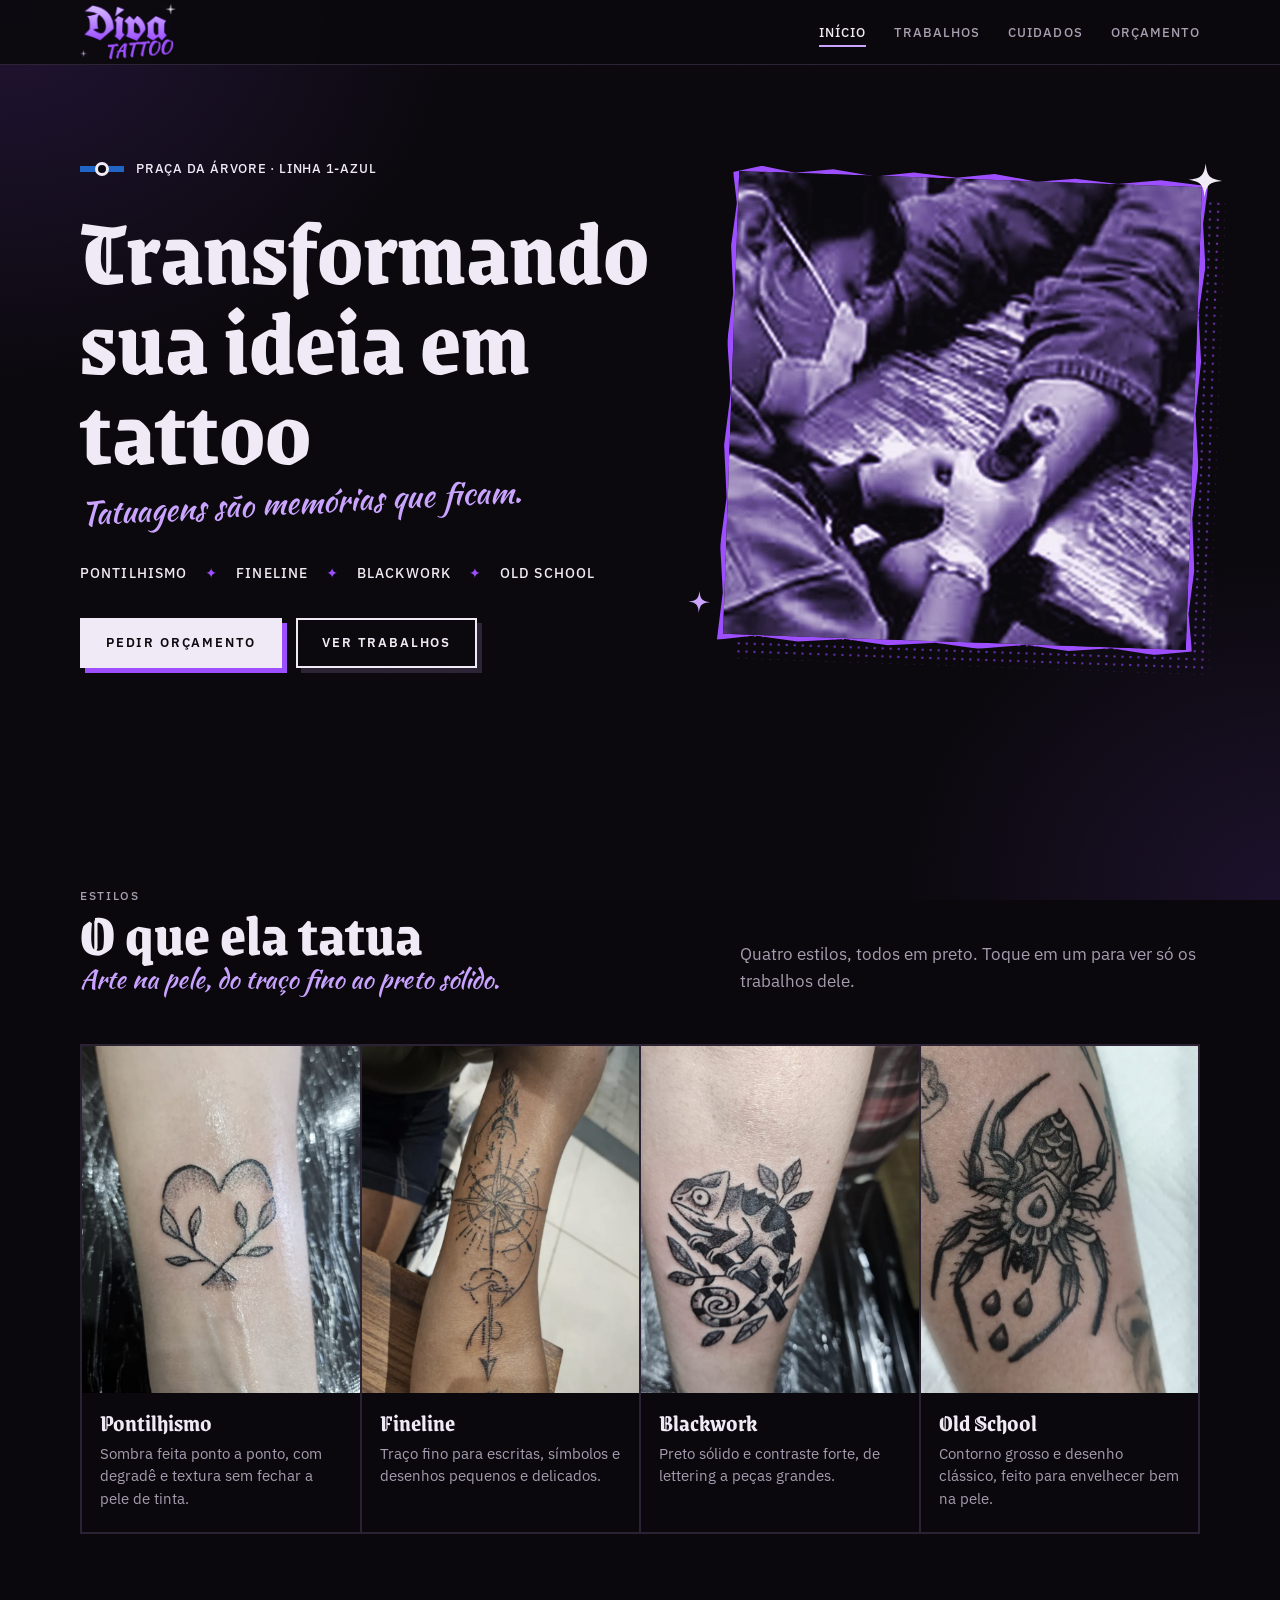
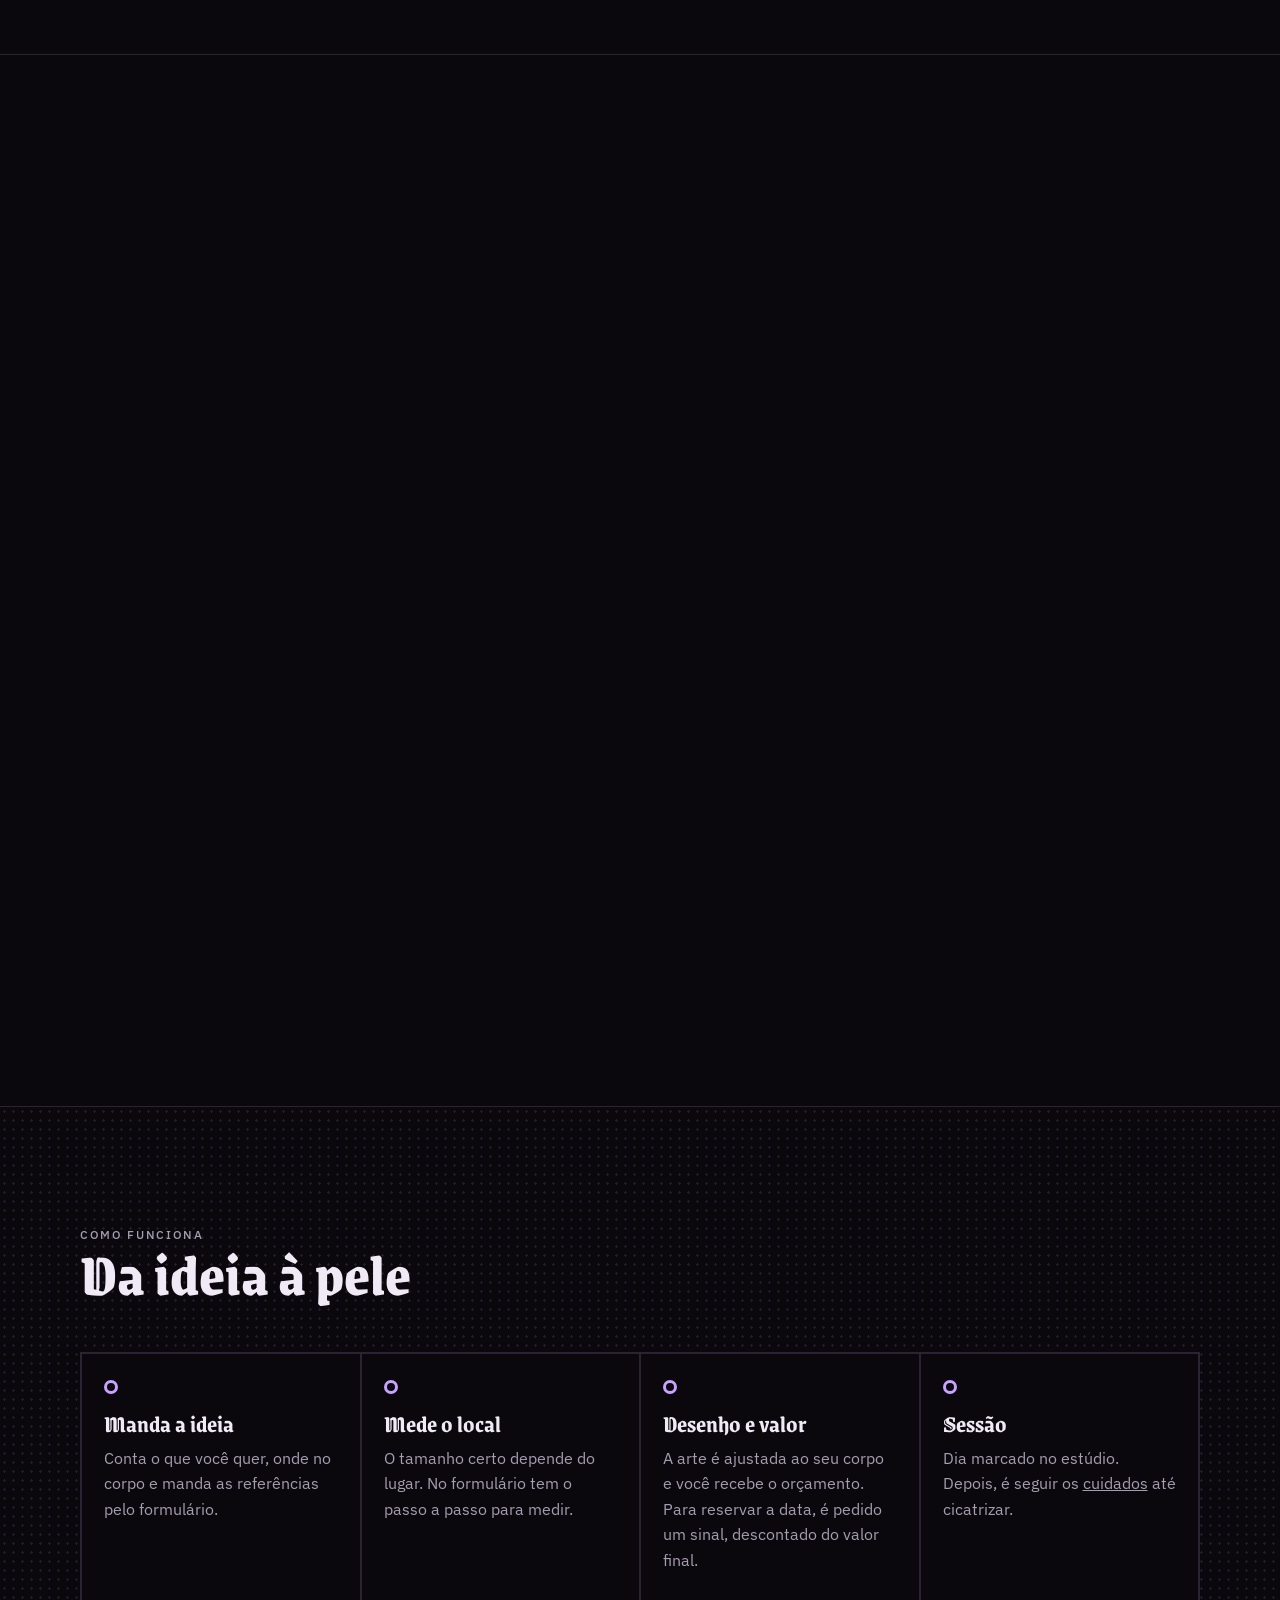
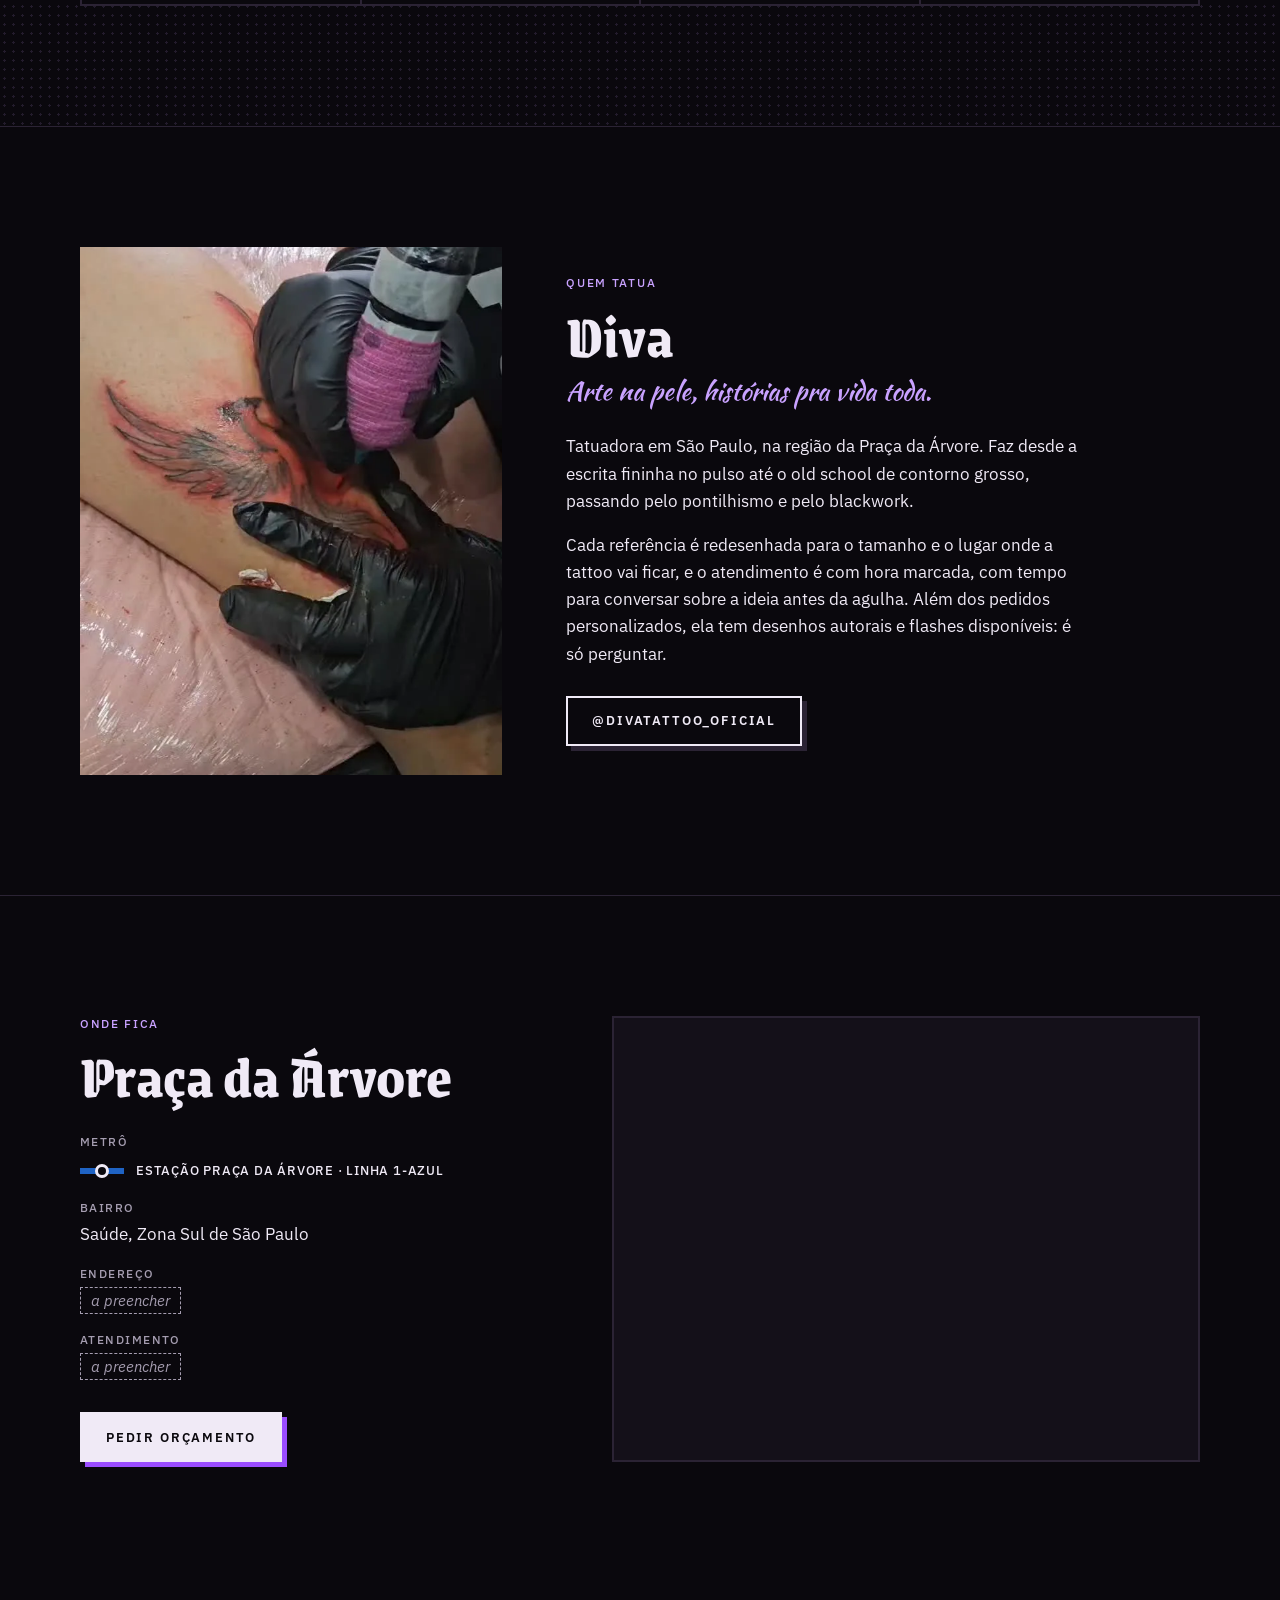
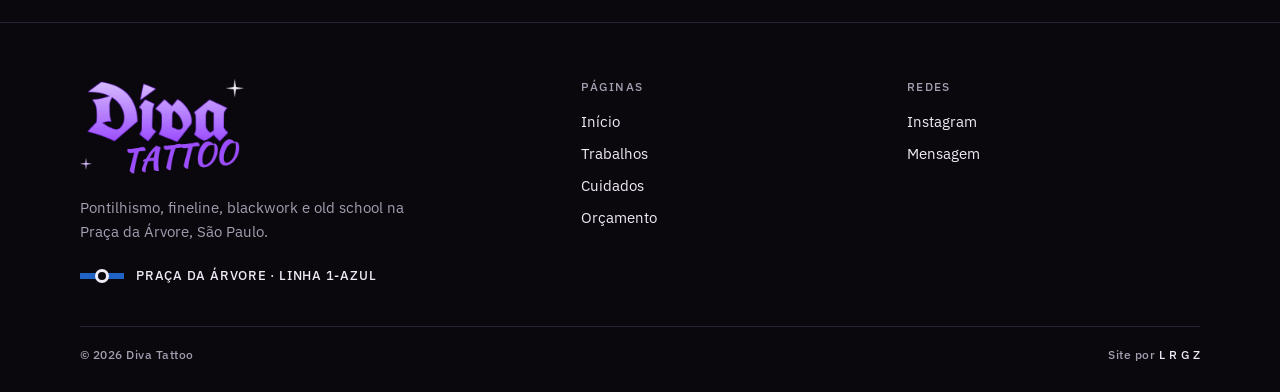
==== commit 8403c6b5: "Abertura com a foto dela e título em texto; logo sem coroa Co-Authored-By: Claude Opus 5.5 <noreply@" ====
--- a/index.html
+++ b/index.html
@@ -16,12 +16,12 @@
 <link rel="preconnect" href="https://fonts.googleapis.com">
 <link rel="preconnect" href="https://fonts.gstatic.com" crossorigin>
 <link rel="stylesheet" href="https://fonts.googleapis.com/css2?family=Grenze+Gotisch:wght@600;700;800&family=IBM+Plex+Sans:ital,wght@0,400;0,500;0,600;1,400&family=Kaushan+Script&display=swap">
-<link rel="stylesheet" href="assets/css/estilo.css?v=2">
+<link rel="stylesheet" href="assets/css/estilo.css?v=3">
 </head>
 <body>
 <header class="topo">
   <div class="wrap topo__in">
-    <a class="marca" href="index.html" aria-label="Diva Tattoo, início"><img src="assets/img/logo-diva.webp?v=2" alt="Diva Tattoo" width="824" height="556"></a>
+    <a class="marca" href="index.html" aria-label="Diva Tattoo, início"><img src="assets/img/logo-diva.webp?v=3" alt="Diva Tattoo" width="824" height="556"></a>
     <nav aria-label="Principal"><ul class="menu"><li><a href="index.html" aria-current="page">Início</a></li><li><a href="trabalhos.html">Trabalhos</a></li><li><a href="cuidados.html">Cuidados</a></li><li><a href="orcamento.html">Orçamento</a></li></ul></nav>
   </div>
 </header>
@@ -30,11 +30,11 @@
   <div class="wrap abertura__in">
     <div>
       <span class="estacao"><span class="estacao__linha" aria-hidden="true"></span>Praça da Árvore · Linha 1-Azul</span>
-      <h1><img src="assets/img/logo-diva.webp?v=2" alt="Diva Tattoo" width="824" height="556" fetchpriority="high"></h1>
+      <h1>Transformando sua ideia em tattoo</h1>
+      <p class="abertura__frase">Tatuagens são memórias que ficam.</p>
       <ul class="estilos-lista" aria-label="Estilos">
         <li>Pontilhismo</li><li>Fineline</li><li>Blackwork</li><li>Old School</li>
       </ul>
-      <p class="abertura__frase">Transformando sua ideia em tattoo.</p>
       <div class="botoes">
         <a class="btn" href="orcamento.html">Pedir orçamento</a>
         <a class="btn btn--vazado" href="trabalhos.html">Ver trabalhos</a>
@@ -42,7 +42,7 @@
     </div>
     <div class="abertura__foto">
       <span class="brilho" aria-hidden="true"></span><span class="brilho brilho--roxo" aria-hidden="true"></span>
-      <div class="rasgado"><img src="assets/obras/olho-nuvem-t.webp?v=1" alt="Tattoo de olho na nuvem com raios, em pontilhismo" width="800" height="1000"></div>
+      <div class="rasgado"><img src="assets/img/diva.webp?v=1" alt="Diva tatuando um antebraço, de máscara e luvas" width="900" height="900" fetchpriority="high"></div>
     </div>
   </div>
 </section>
@@ -114,7 +114,7 @@
     <div class="revela">
       <p class="rotulo">Quem tatua</p>
       <h2>Diva</h2>
-      <p class="script" style="margin-top:10px">Tatuagens são memórias que ficam.</p>
+      <p class="script" style="margin-top:10px">Arte na pele, histórias pra vida toda.</p>
       <p style="margin-top:22px">Tatuadora em São Paulo, na região da Praça da Árvore. Faz desde a escrita fininha no pulso até o old school de contorno grosso, passando pelo pontilhismo e pelo blackwork.</p>
       <p>Cada referência é redesenhada para o tamanho e o lugar onde a tattoo vai ficar, e o atendimento é com hora marcada, com tempo para conversar sobre a ideia antes da agulha. Além dos pedidos personalizados, ela tem desenhos autorais e flashes disponíveis: é só perguntar.</p>
       <div class="botoes" style="margin-top:28px">
@@ -147,7 +147,7 @@
   <div class="wrap">
     <div class="rodape__in">
       <div>
-        <a class="marca" href="index.html"><img src="assets/img/logo-diva.webp?v=2" alt="Diva Tattoo" width="824" height="556" loading="lazy" style="height:96px"></a>
+        <a class="marca" href="index.html"><img src="assets/img/logo-diva.webp?v=3" alt="Diva Tattoo" width="824" height="556" loading="lazy" style="height:96px"></a>
         <p>Pontilhismo, fineline, blackwork e old school na Praça da Árvore, São Paulo.</p>
         <span class="estacao"><span class="estacao__linha" aria-hidden="true"></span>Praça da Árvore · Linha 1-Azul</span>
       </div>
@@ -169,7 +169,7 @@
     </div>
   </div>
 </footer>
-<script src="assets/js/obras.js?v=2" defer></script>
-<script src="assets/js/main.js?v=2" defer></script>
+<script src="assets/js/obras.js?v=3" defer></script>
+<script src="assets/js/main.js?v=3" defer></script>
 </body>
 </html>
--- a/assets/css/estilo.css
+++ b/assets/css/estilo.css
@@ -112,13 +112,12 @@
 /* ---------- abertura ---------- */
 .abertura { padding: clamp(40px, 7vw, 88px) 0 clamp(56px, 8vw, 100px); }
 .abertura__in { display: grid; grid-template-columns: 1.1fr .9fr; gap: clamp(28px, 5vw, 64px); align-items: center; }
-.abertura h1 { margin: 22px 0 0; }
-.abertura h1 img { width: min(100%, 540px); filter: drop-shadow(0 0 40px rgba(155, 77, 255, .28)); }
-.estilos-lista { display: flex; flex-wrap: wrap; gap: 8px 18px; list-style: none; padding: 0; margin: 28px 0 0; font: 500 14px/1.4 var(--rotulo); text-transform: uppercase; letter-spacing: .08em; }
+.abertura h1 { margin: 26px 0 0; font-size: clamp(46px, 7.4vw, 96px); line-height: .95; max-width: 11ch; text-wrap: balance; }
+.estilos-lista { display: flex; flex-wrap: wrap; gap: 8px 18px; list-style: none; padding: 0; margin: 0 0 34px; font: 500 14px/1.4 var(--rotulo); text-transform: uppercase; letter-spacing: .08em; }
 .estilos-lista li + li::before { content: "✦"; margin-right: 18px; color: var(--roxo); }
-.abertura__frase { font: 400 clamp(24px, 3vw, 32px)/1.25 var(--script); color: var(--roxo-claro); margin: 26px 0 34px; max-width: 22ch; transform: rotate(-3deg); transform-origin: left; }
+.abertura__frase { font: 400 clamp(24px, 3vw, 32px)/1.25 var(--script); color: var(--roxo-claro); margin: 18px 0 30px; max-width: 22ch; transform: rotate(-3deg); transform-origin: left; }
 .abertura__foto { position: relative; }
-.abertura__foto img { width: 100%; aspect-ratio: 4 / 5; object-fit: cover; }
+.abertura__foto img { width: 100%; aspect-ratio: 1; object-fit: cover; }
 .abertura__foto { transform: rotate(2deg); }
 .abertura__foto .rasgado { border: 6px solid var(--roxo); background: var(--roxo); }
 .abertura__foto::before {
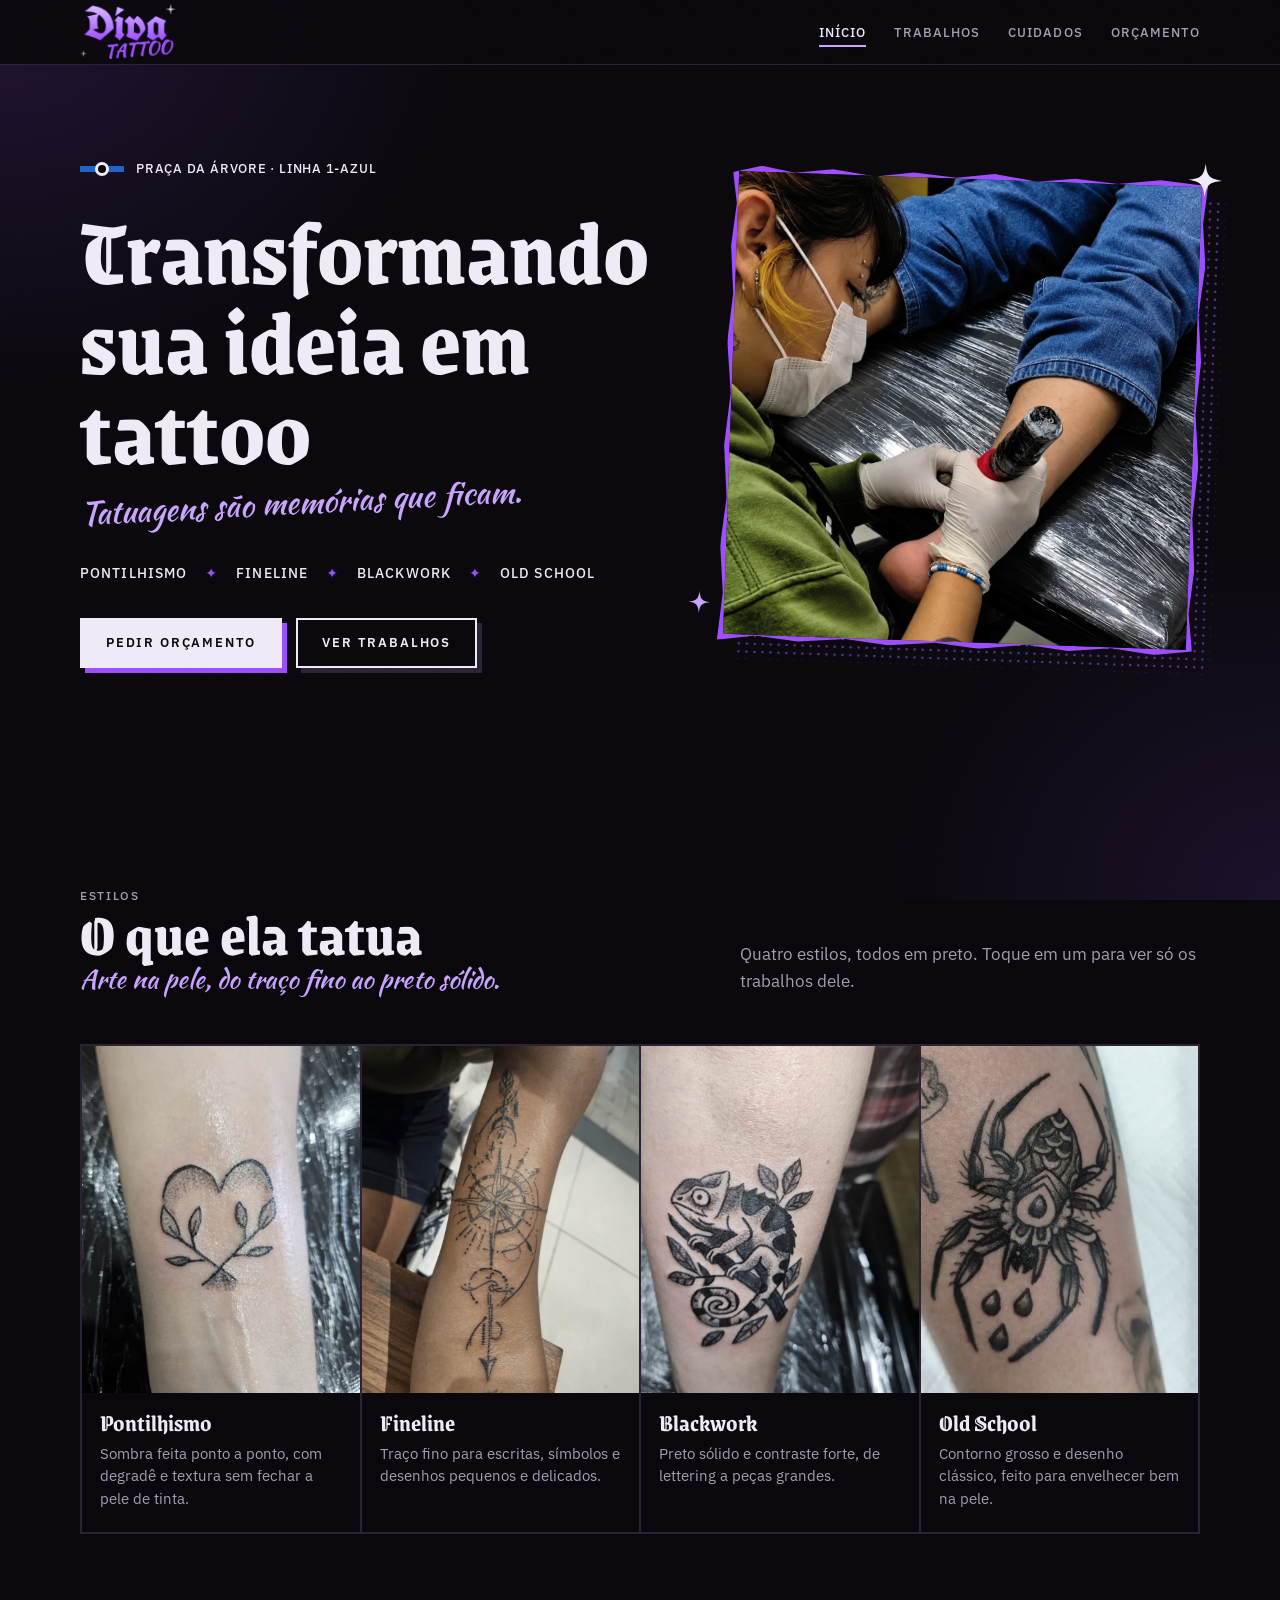
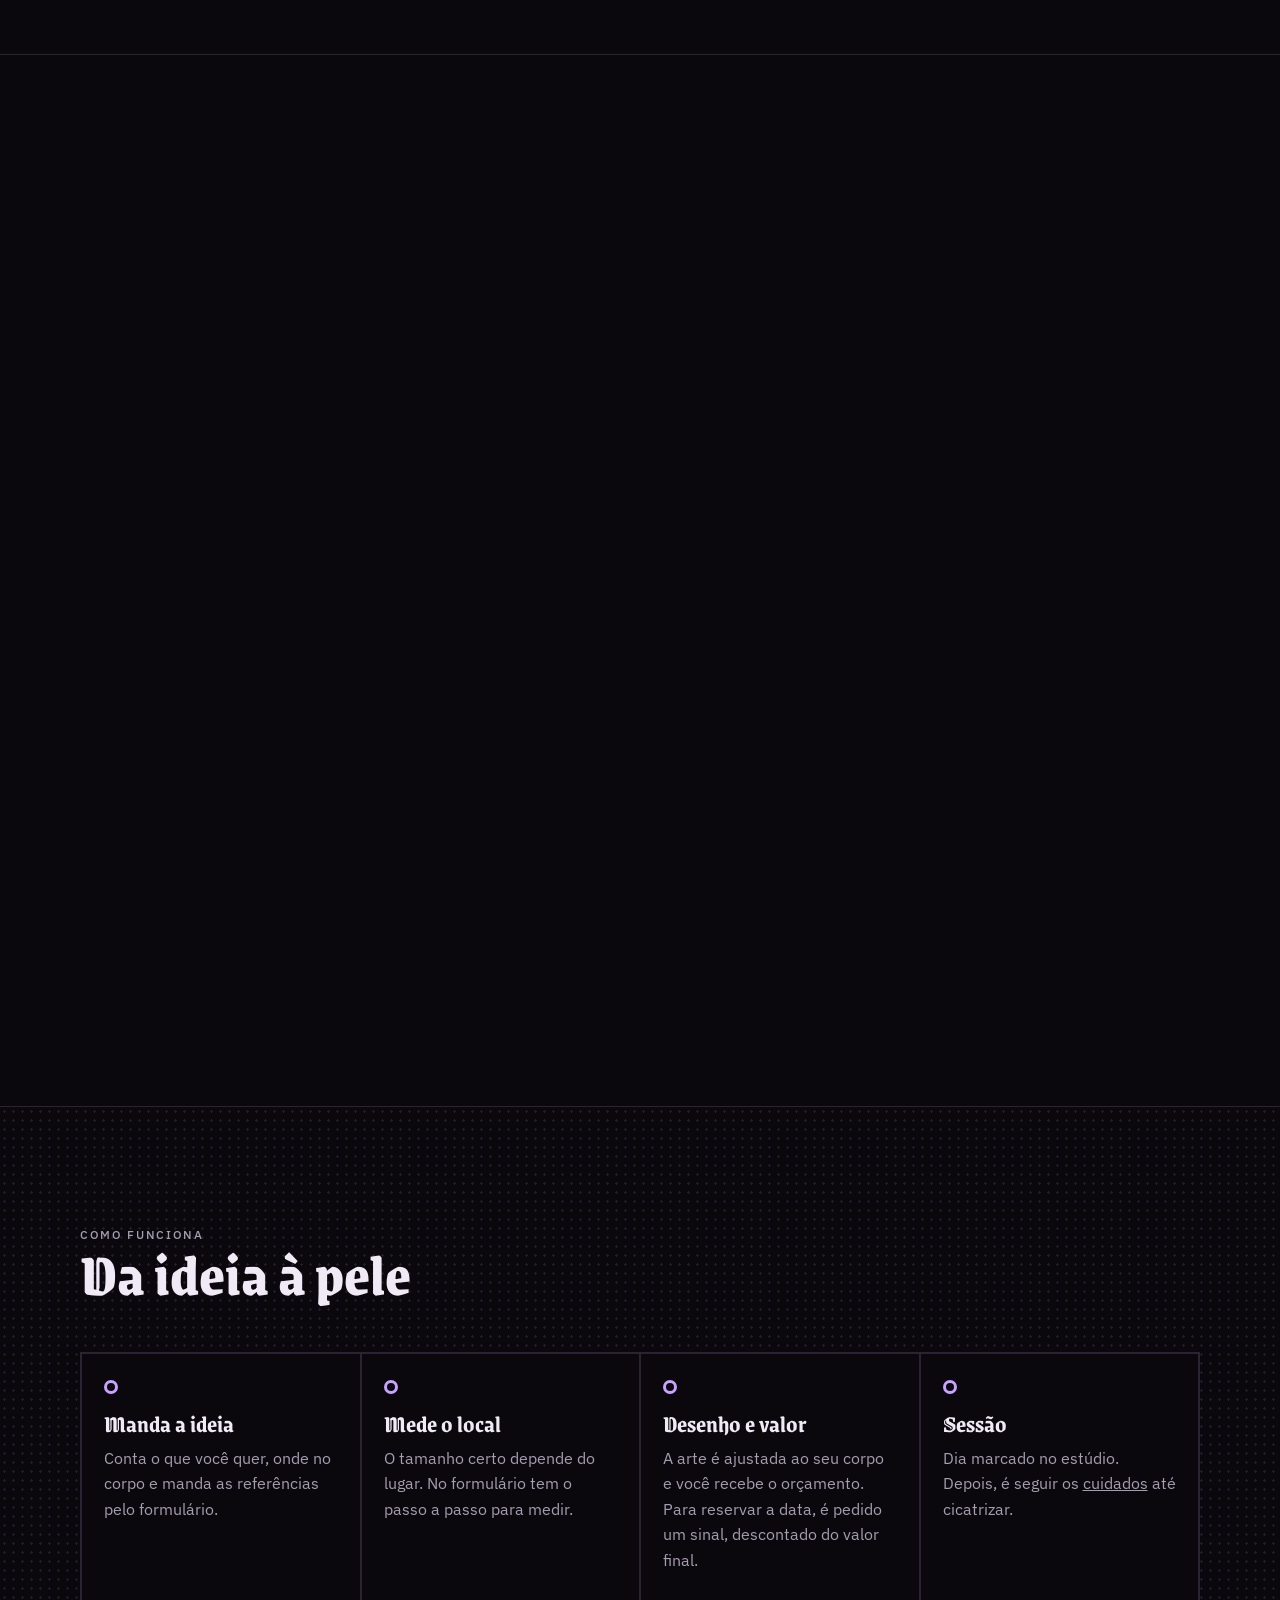
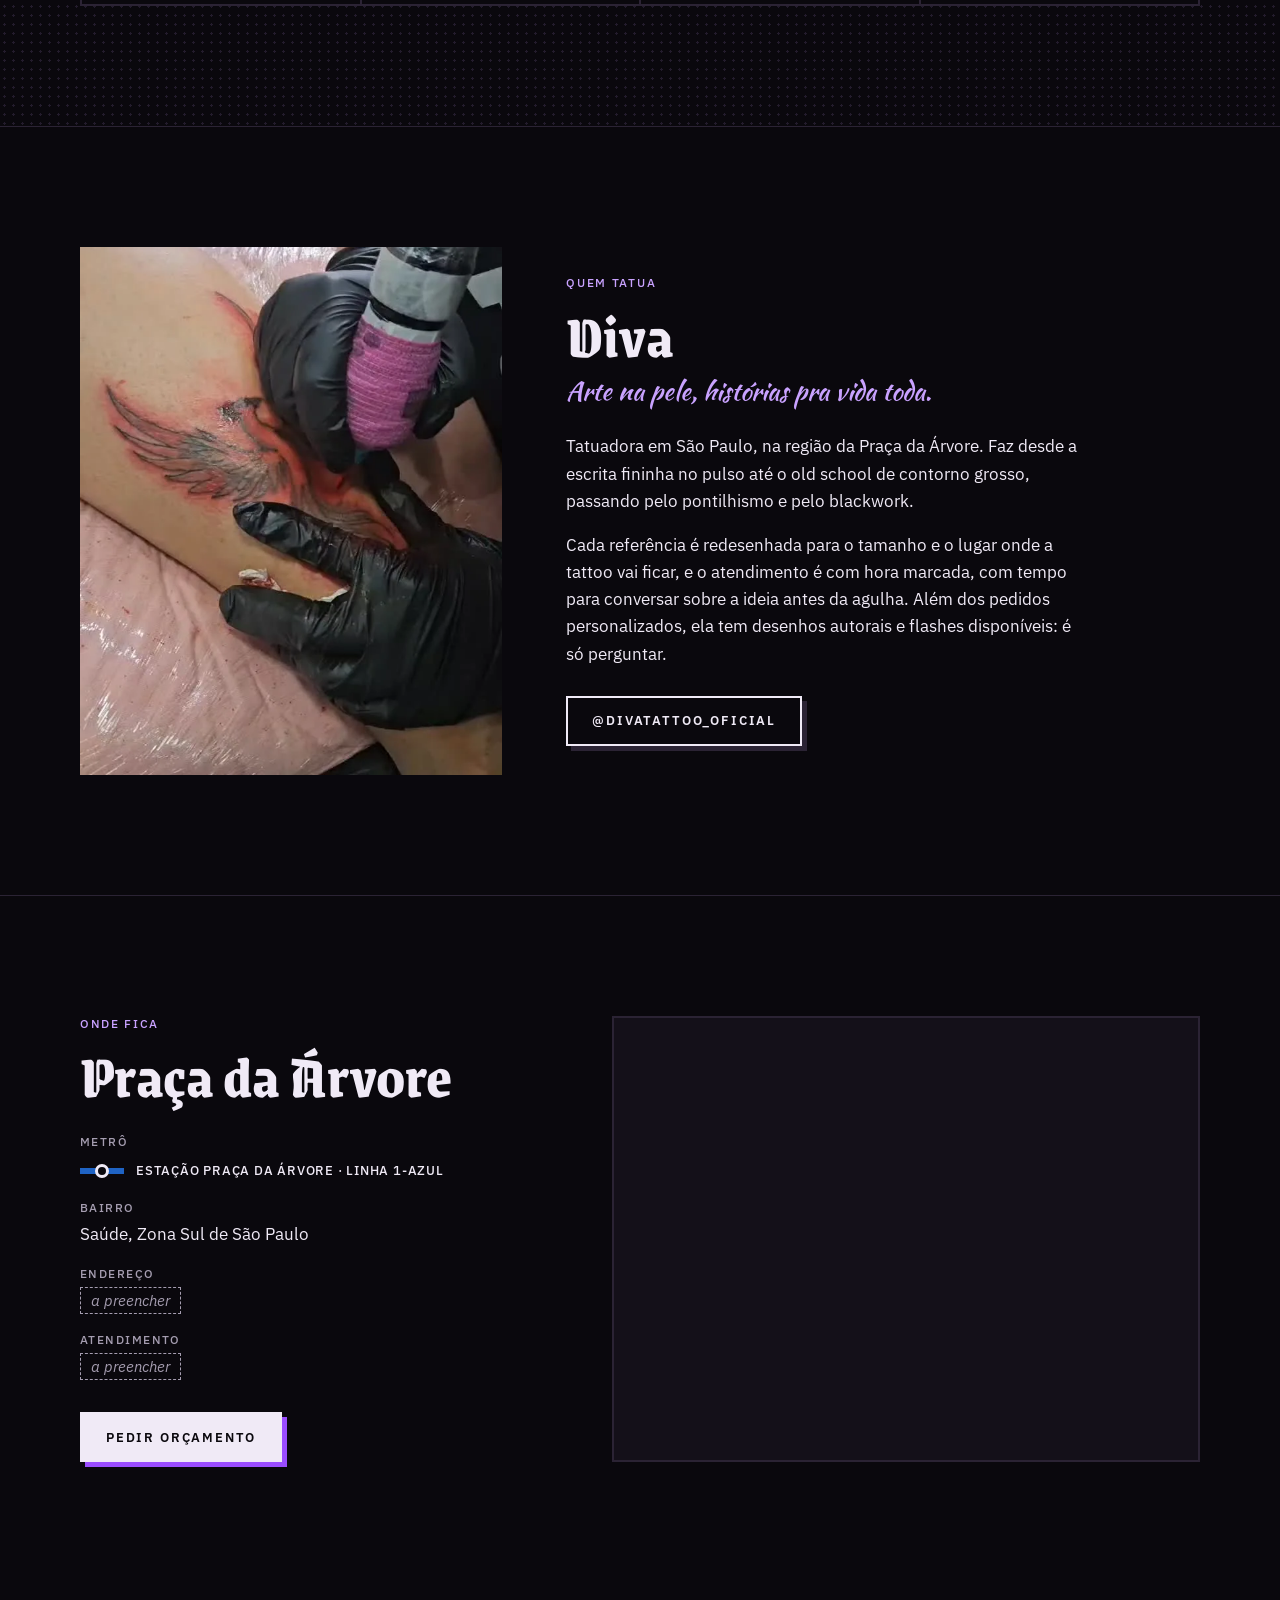
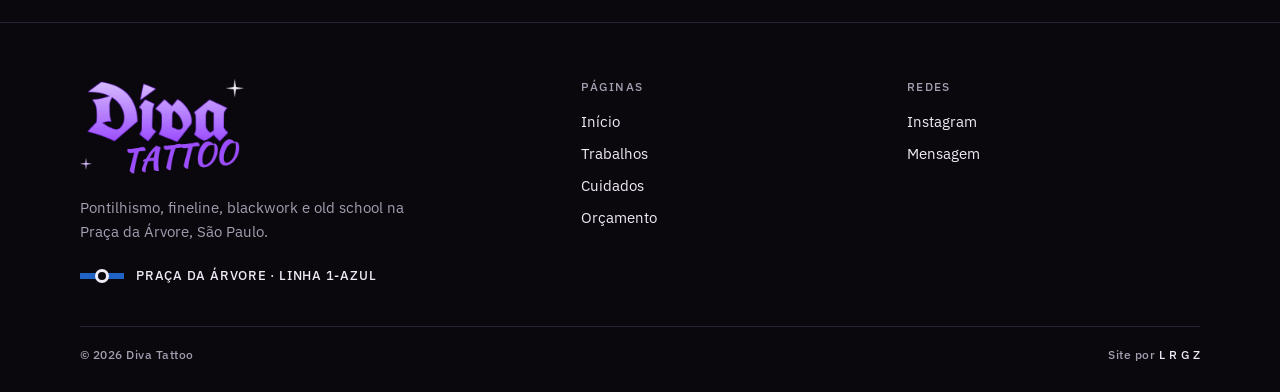
==== commit 1ec95933: "Abertura com a foto dela em boa qualidade Co-Authored-By: Claude Opus 5.5 <noreply@anthropic.com>" ====
--- a/index.html
+++ b/index.html
@@ -42,7 +42,7 @@
     </div>
     <div class="abertura__foto">
       <span class="brilho" aria-hidden="true"></span><span class="brilho brilho--roxo" aria-hidden="true"></span>
-      <div class="rasgado"><img src="assets/img/diva.webp?v=1" alt="Diva tatuando um antebraço, de máscara e luvas" width="900" height="900" fetchpriority="high"></div>
+      <div class="rasgado"><img src="assets/img/diva.webp?v=2" alt="Diva tatuando um antebraço, de máscara e luvas" width="1000" height="1000" fetchpriority="high"></div>
     </div>
   </div>
 </section>
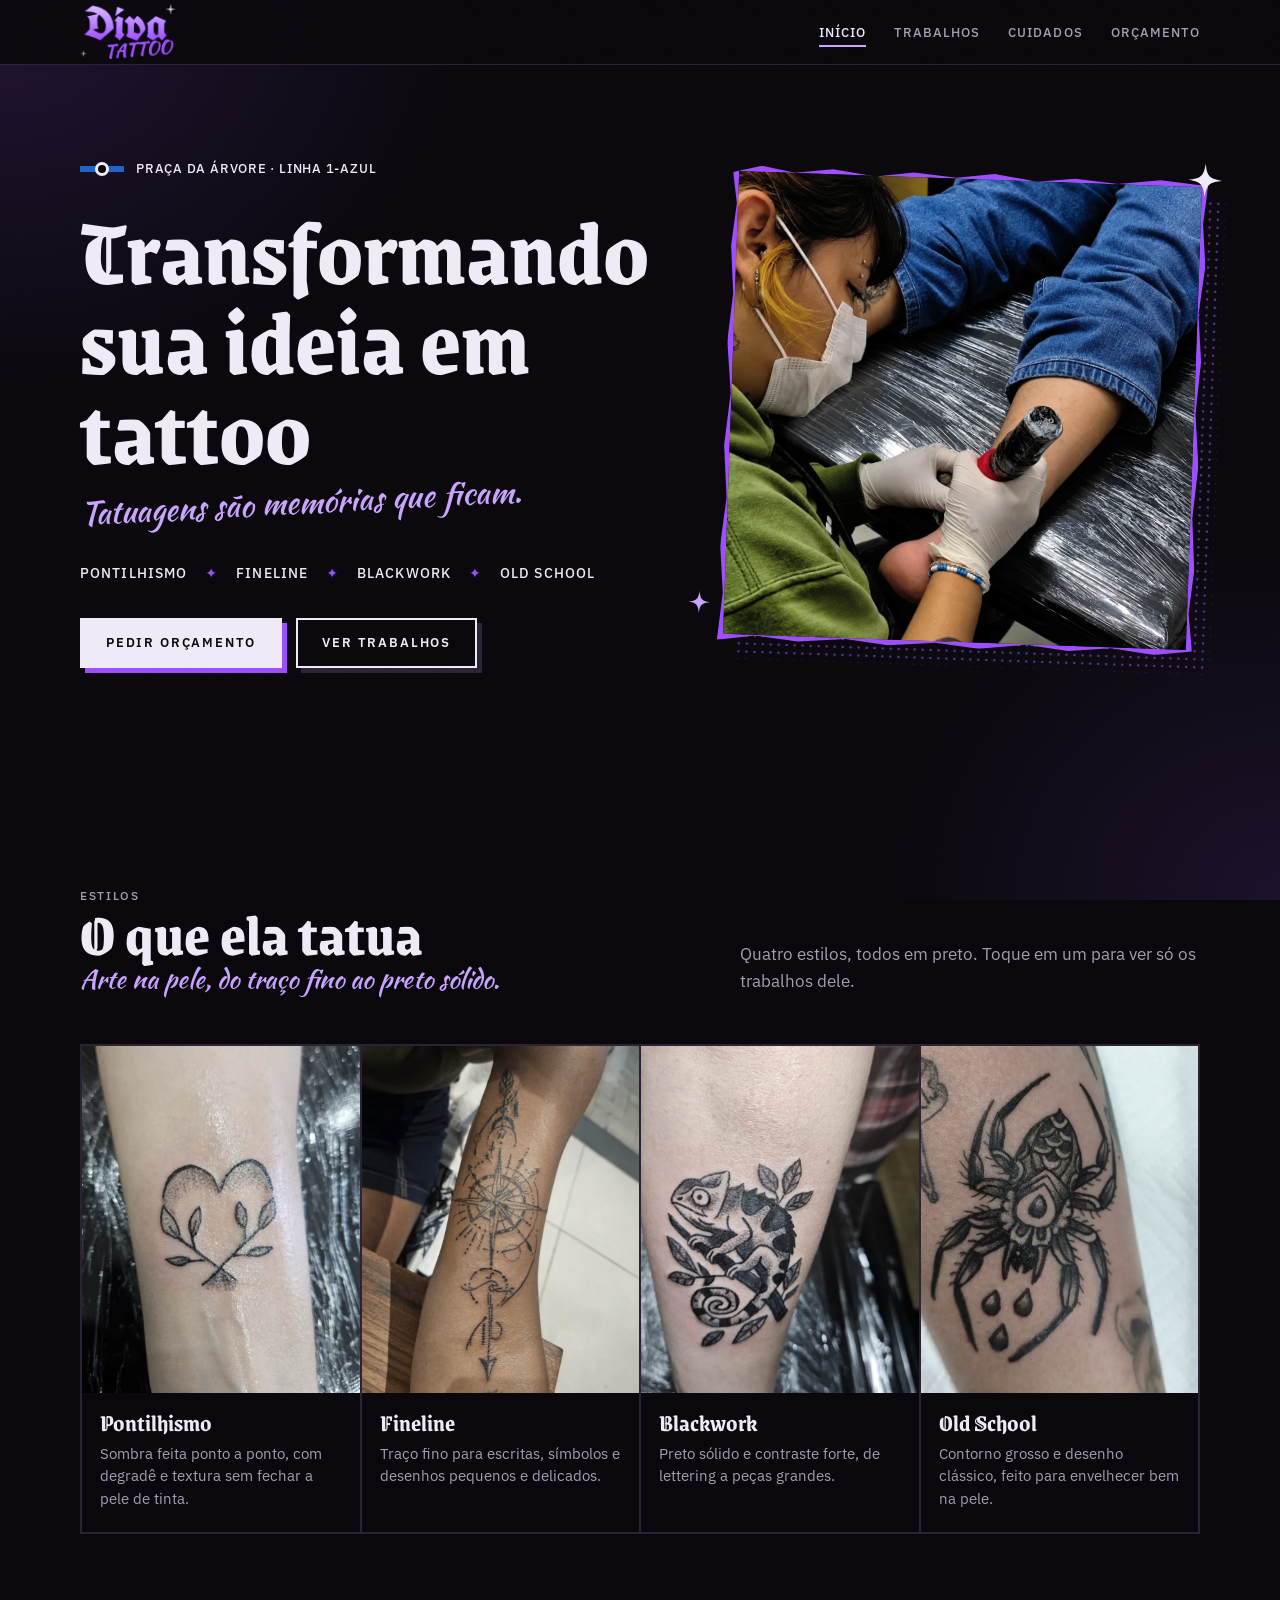
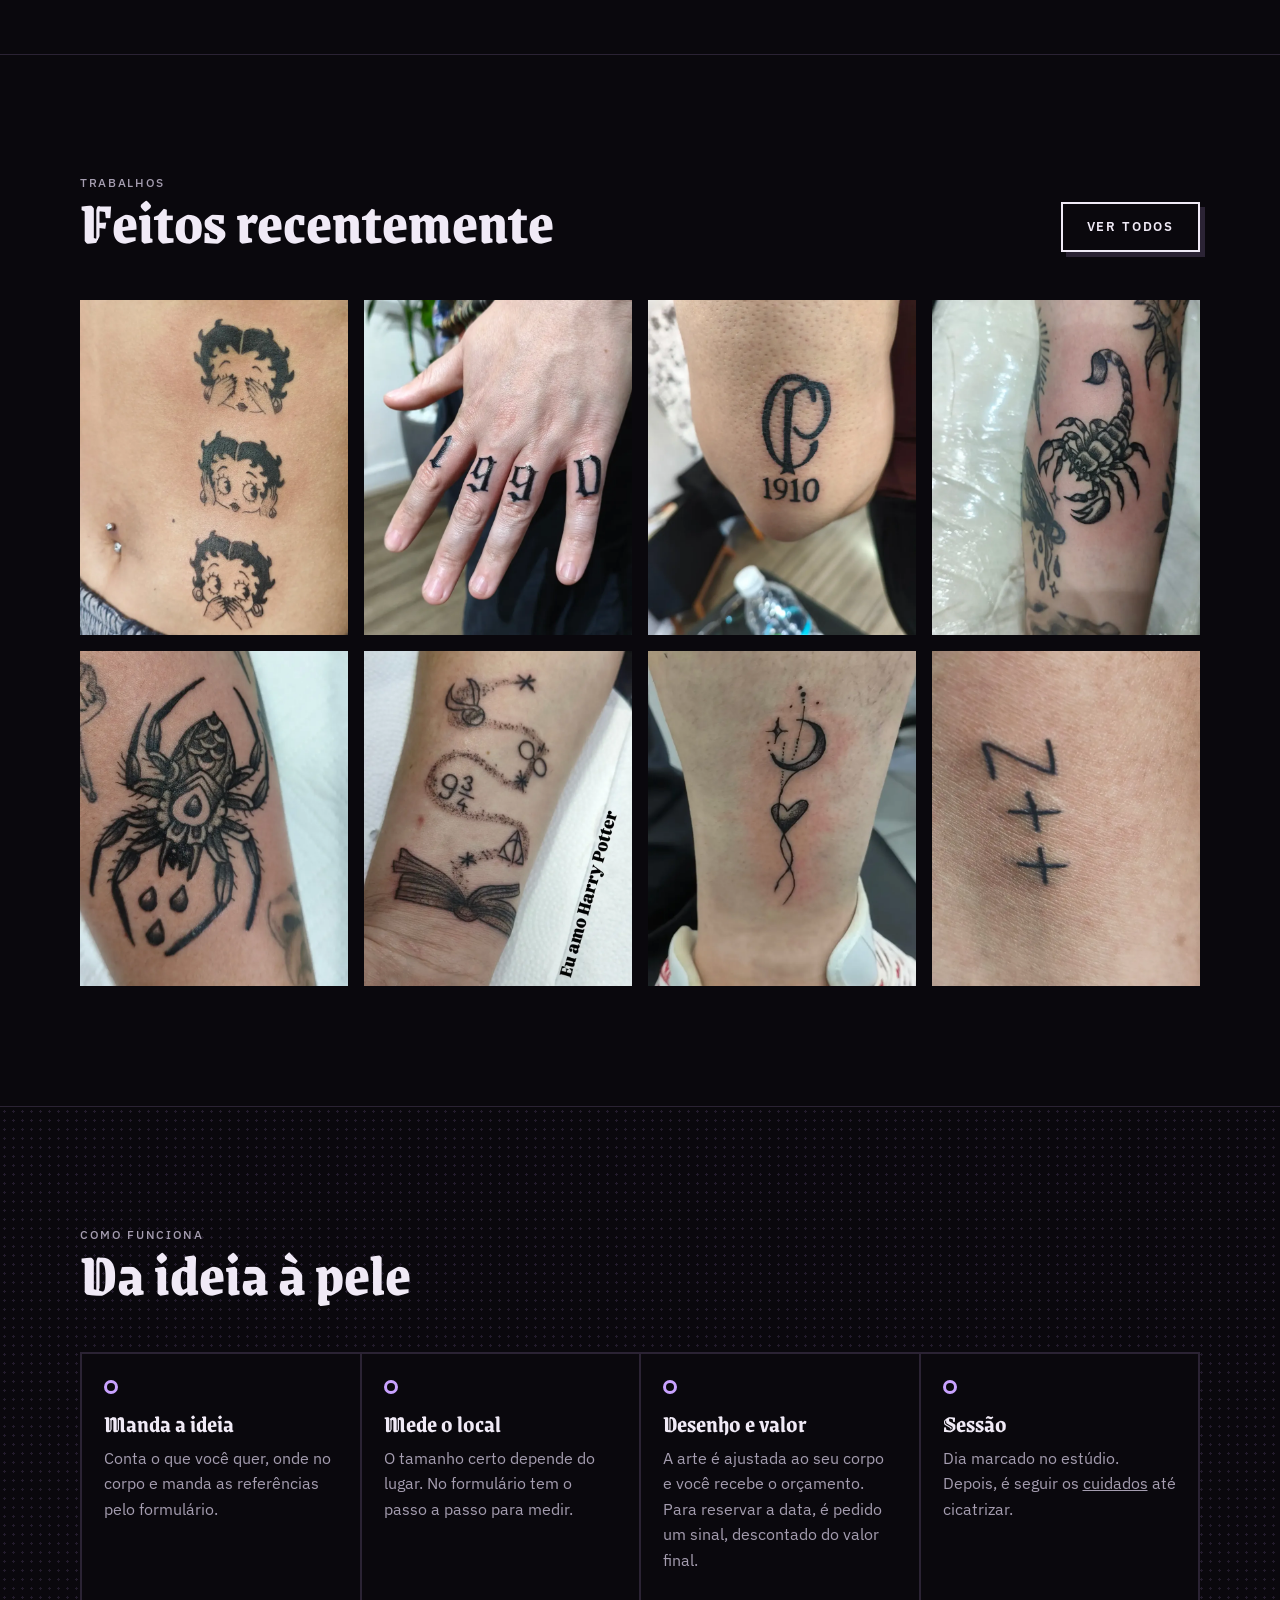
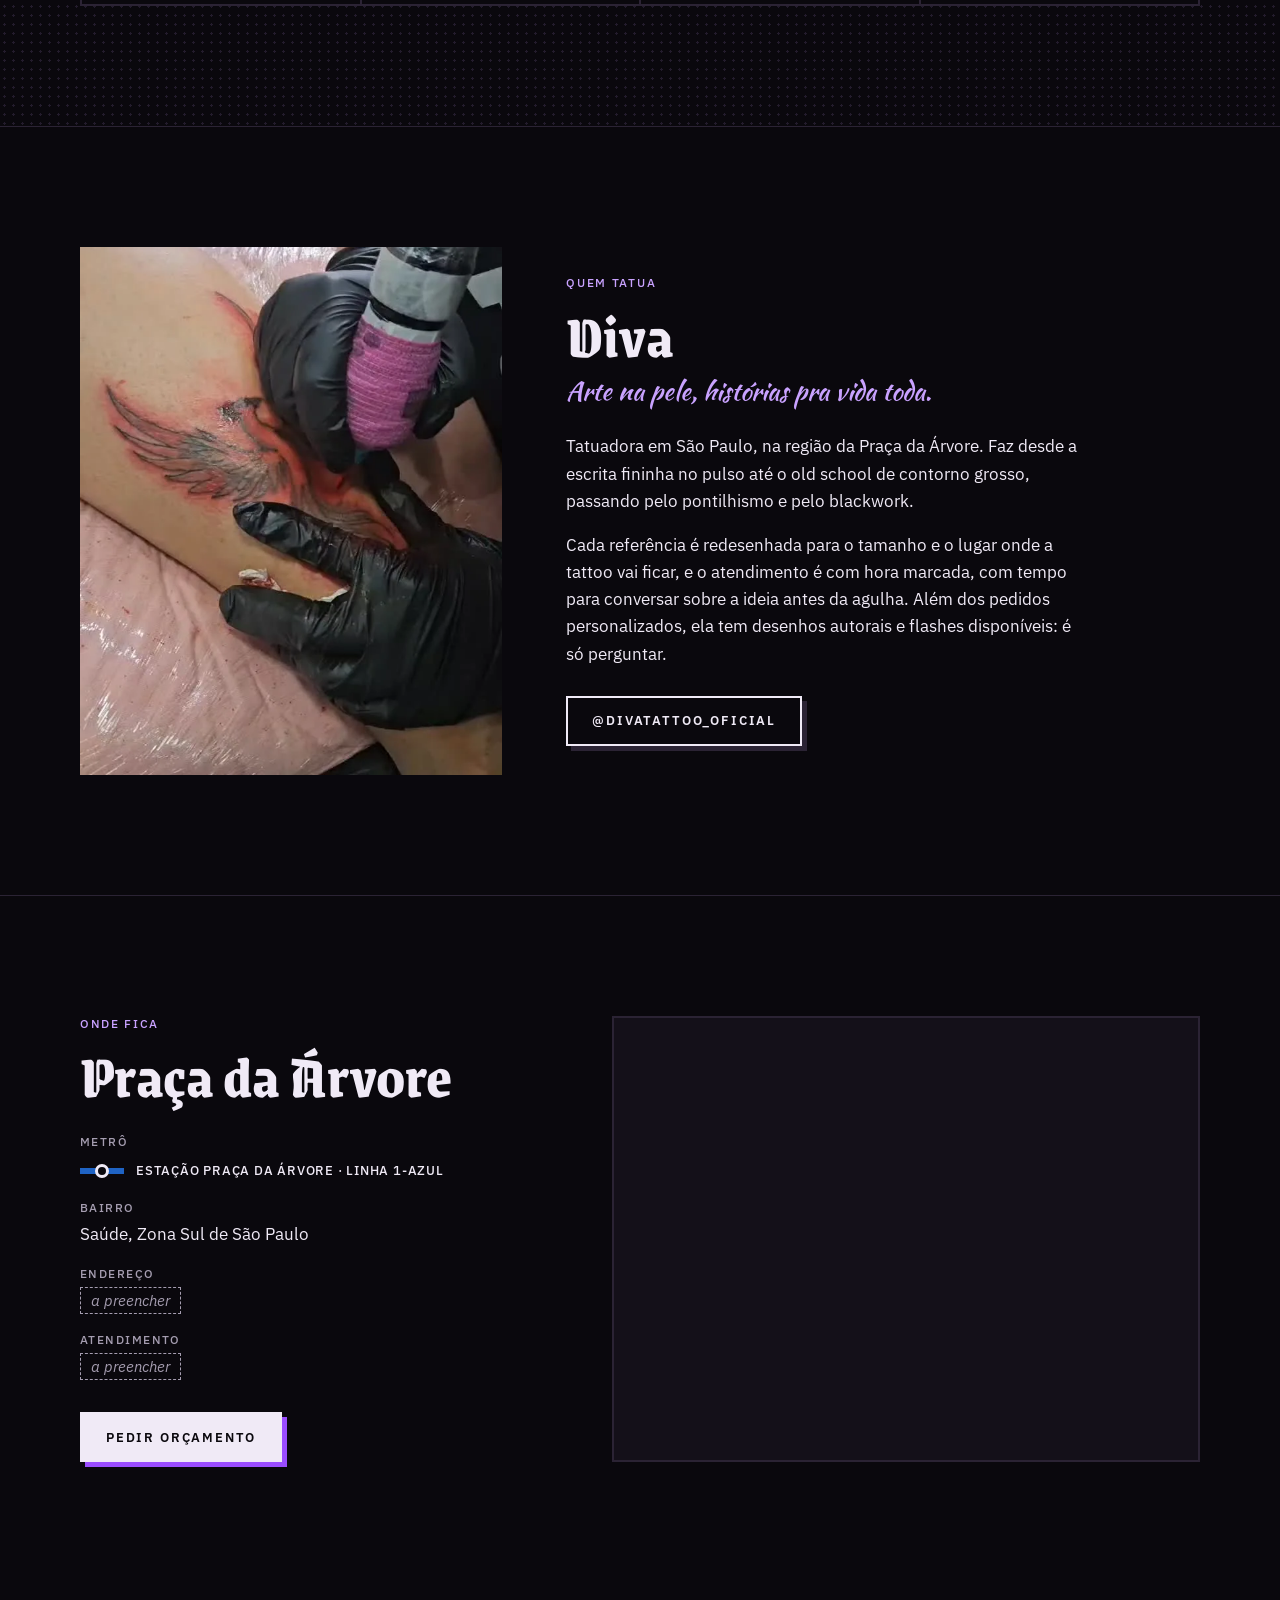
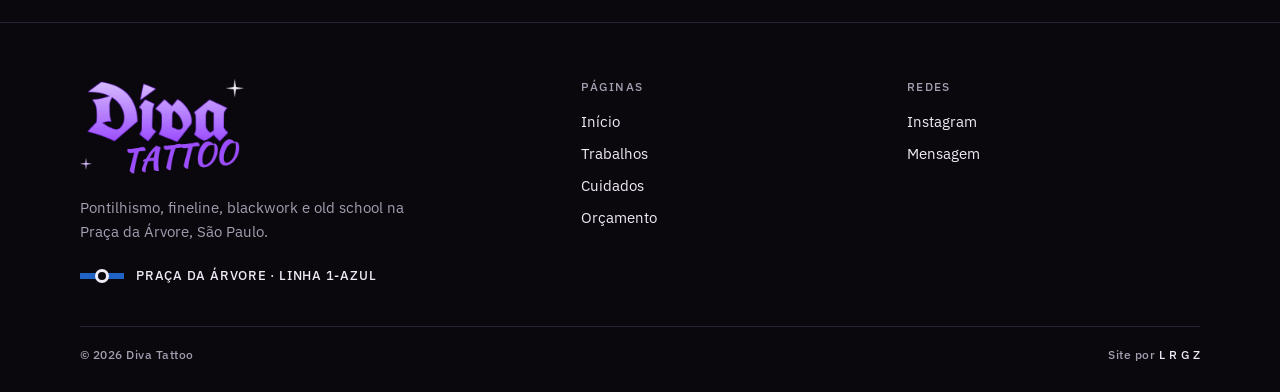
==== commit 5ccbd369: "Favicon sem fundo preto: D gótico ocupando o quadro, com .ico e 192px Co-Authored-By: Claude Opus 5." ====
--- a/index.html
+++ b/index.html
@@ -11,17 +11,19 @@
 <meta property="og:title" content="Diva Tattoo | Tatuadora na Praça da Árvore, São Paulo">
 <meta property="og:description" content="Pontilhismo, fineline, blackwork e old school. Estúdio na Praça da Árvore, perto do metrô da Linha 1-Azul. Peça seu orçamento.">
 <meta property="og:image" content="assets/img/og.jpg">
-<link rel="icon" href="assets/img/favicon-32.png" sizes="32x32">
+<link rel="icon" href="favicon.ico" sizes="48x48">
+<link rel="icon" href="assets/img/favicon-192.png" type="image/png" sizes="192x192">
+<link rel="icon" href="assets/img/favicon-32.png" type="image/png" sizes="32x32">
 <link rel="apple-touch-icon" href="assets/img/apple-touch-icon.png">
 <link rel="preconnect" href="https://fonts.googleapis.com">
 <link rel="preconnect" href="https://fonts.gstatic.com" crossorigin>
 <link rel="stylesheet" href="https://fonts.googleapis.com/css2?family=Grenze+Gotisch:wght@600;700;800&family=IBM+Plex+Sans:ital,wght@0,400;0,500;0,600;1,400&family=Kaushan+Script&display=swap">
-<link rel="stylesheet" href="assets/css/estilo.css?v=3">
+<link rel="stylesheet" href="assets/css/estilo.css?v=4">
 </head>
 <body>
 <header class="topo">
   <div class="wrap topo__in">
-    <a class="marca" href="index.html" aria-label="Diva Tattoo, início"><img src="assets/img/logo-diva.webp?v=3" alt="Diva Tattoo" width="824" height="556"></a>
+    <a class="marca" href="index.html" aria-label="Diva Tattoo, início"><img src="assets/img/logo-diva.webp?v=4" alt="Diva Tattoo" width="824" height="556"></a>
     <nav aria-label="Principal"><ul class="menu"><li><a href="index.html" aria-current="page">Início</a></li><li><a href="trabalhos.html">Trabalhos</a></li><li><a href="cuidados.html">Cuidados</a></li><li><a href="orcamento.html">Orçamento</a></li></ul></nav>
   </div>
 </header>
@@ -147,7 +149,7 @@
   <div class="wrap">
     <div class="rodape__in">
       <div>
-        <a class="marca" href="index.html"><img src="assets/img/logo-diva.webp?v=3" alt="Diva Tattoo" width="824" height="556" loading="lazy" style="height:96px"></a>
+        <a class="marca" href="index.html"><img src="assets/img/logo-diva.webp?v=4" alt="Diva Tattoo" width="824" height="556" loading="lazy" style="height:96px"></a>
         <p>Pontilhismo, fineline, blackwork e old school na Praça da Árvore, São Paulo.</p>
         <span class="estacao"><span class="estacao__linha" aria-hidden="true"></span>Praça da Árvore · Linha 1-Azul</span>
       </div>
@@ -169,7 +171,7 @@
     </div>
   </div>
 </footer>
-<script src="assets/js/obras.js?v=3" defer></script>
-<script src="assets/js/main.js?v=3" defer></script>
+<script src="assets/js/obras.js?v=4" defer></script>
+<script src="assets/js/main.js?v=4" defer></script>
 </body>
 </html>
